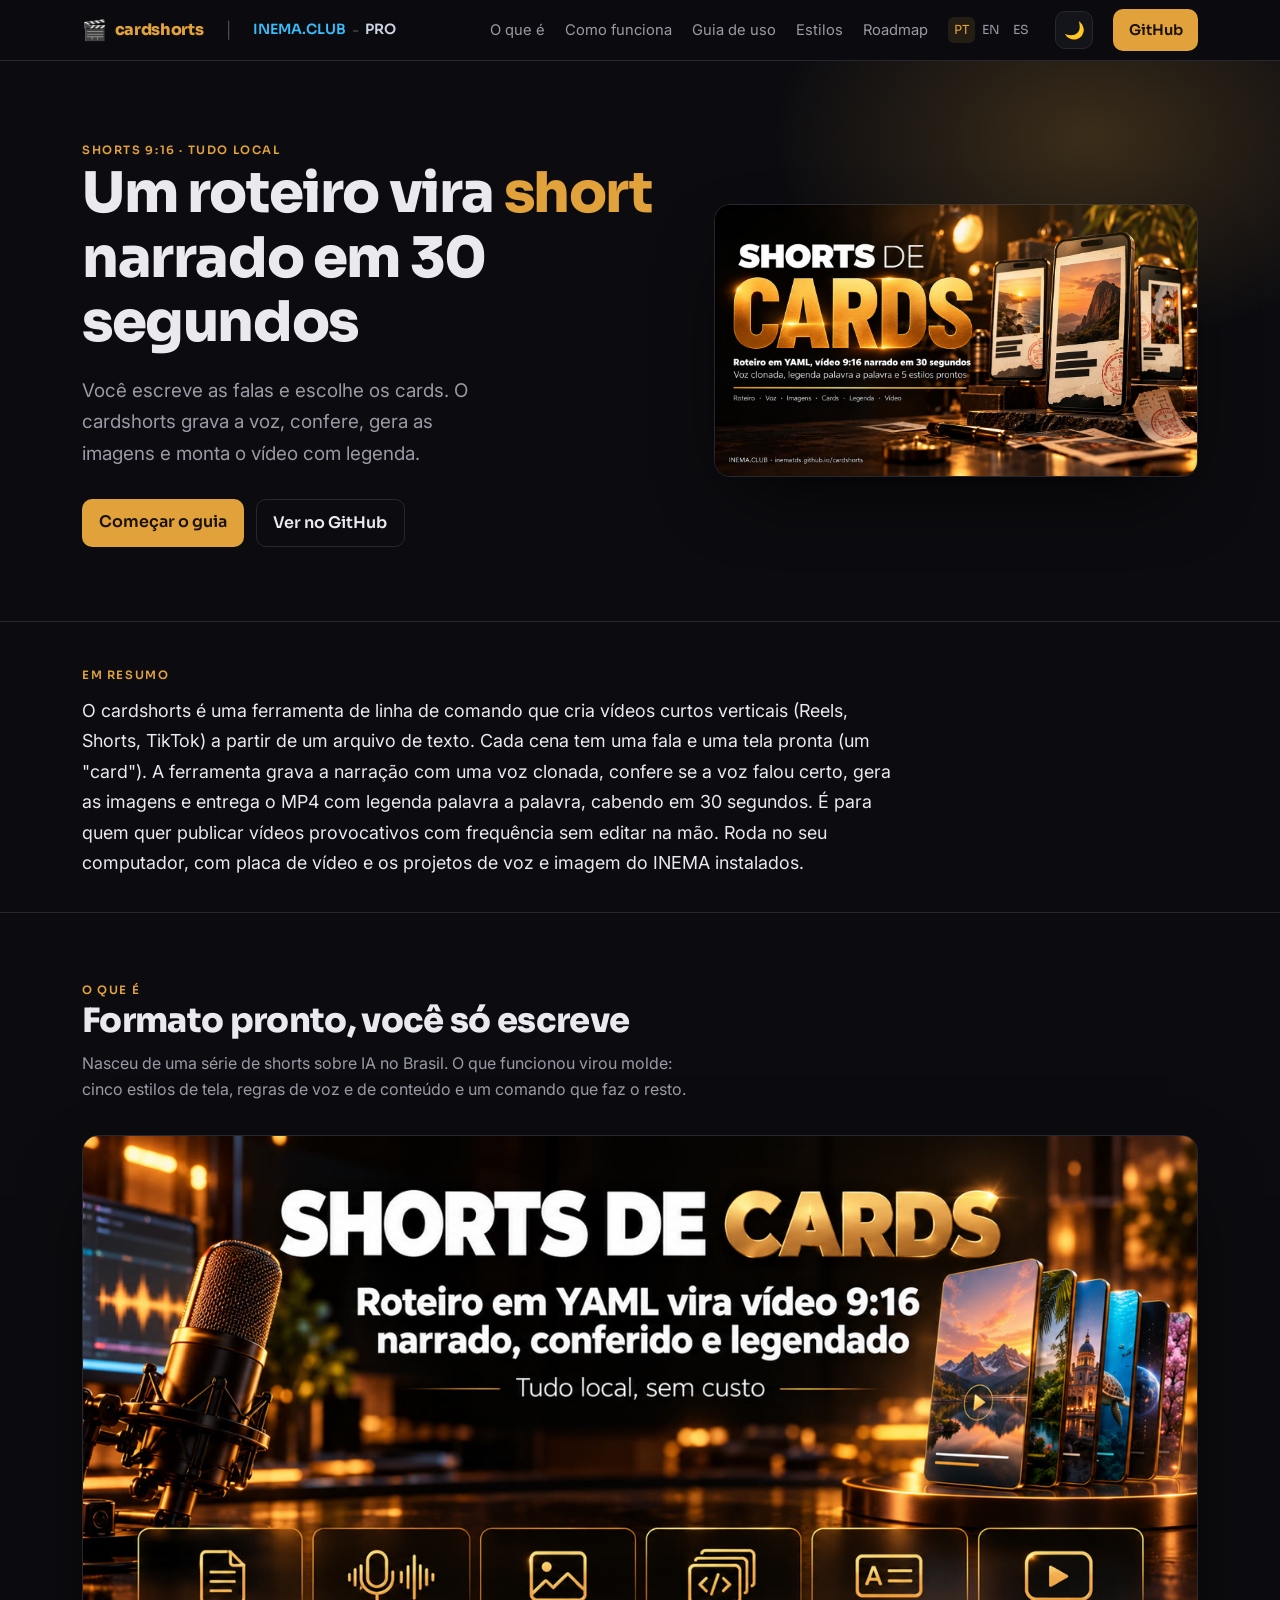
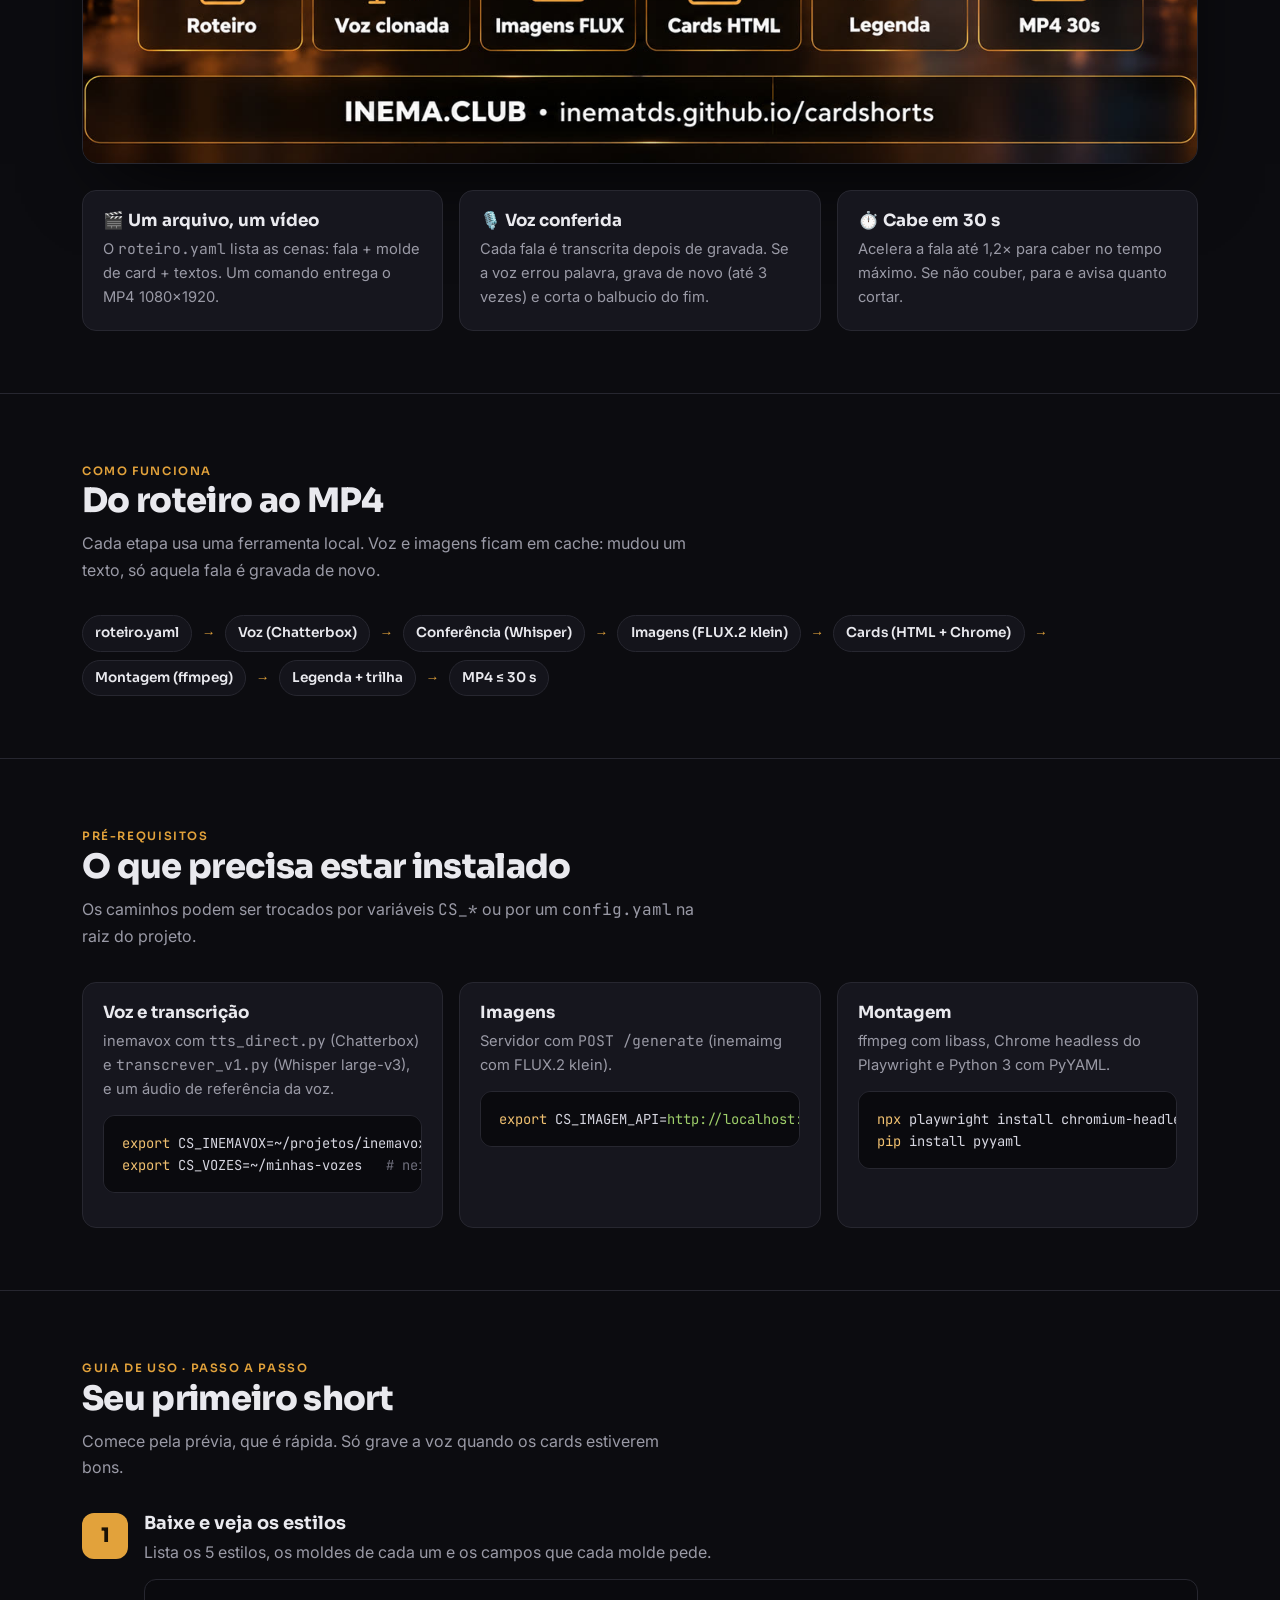
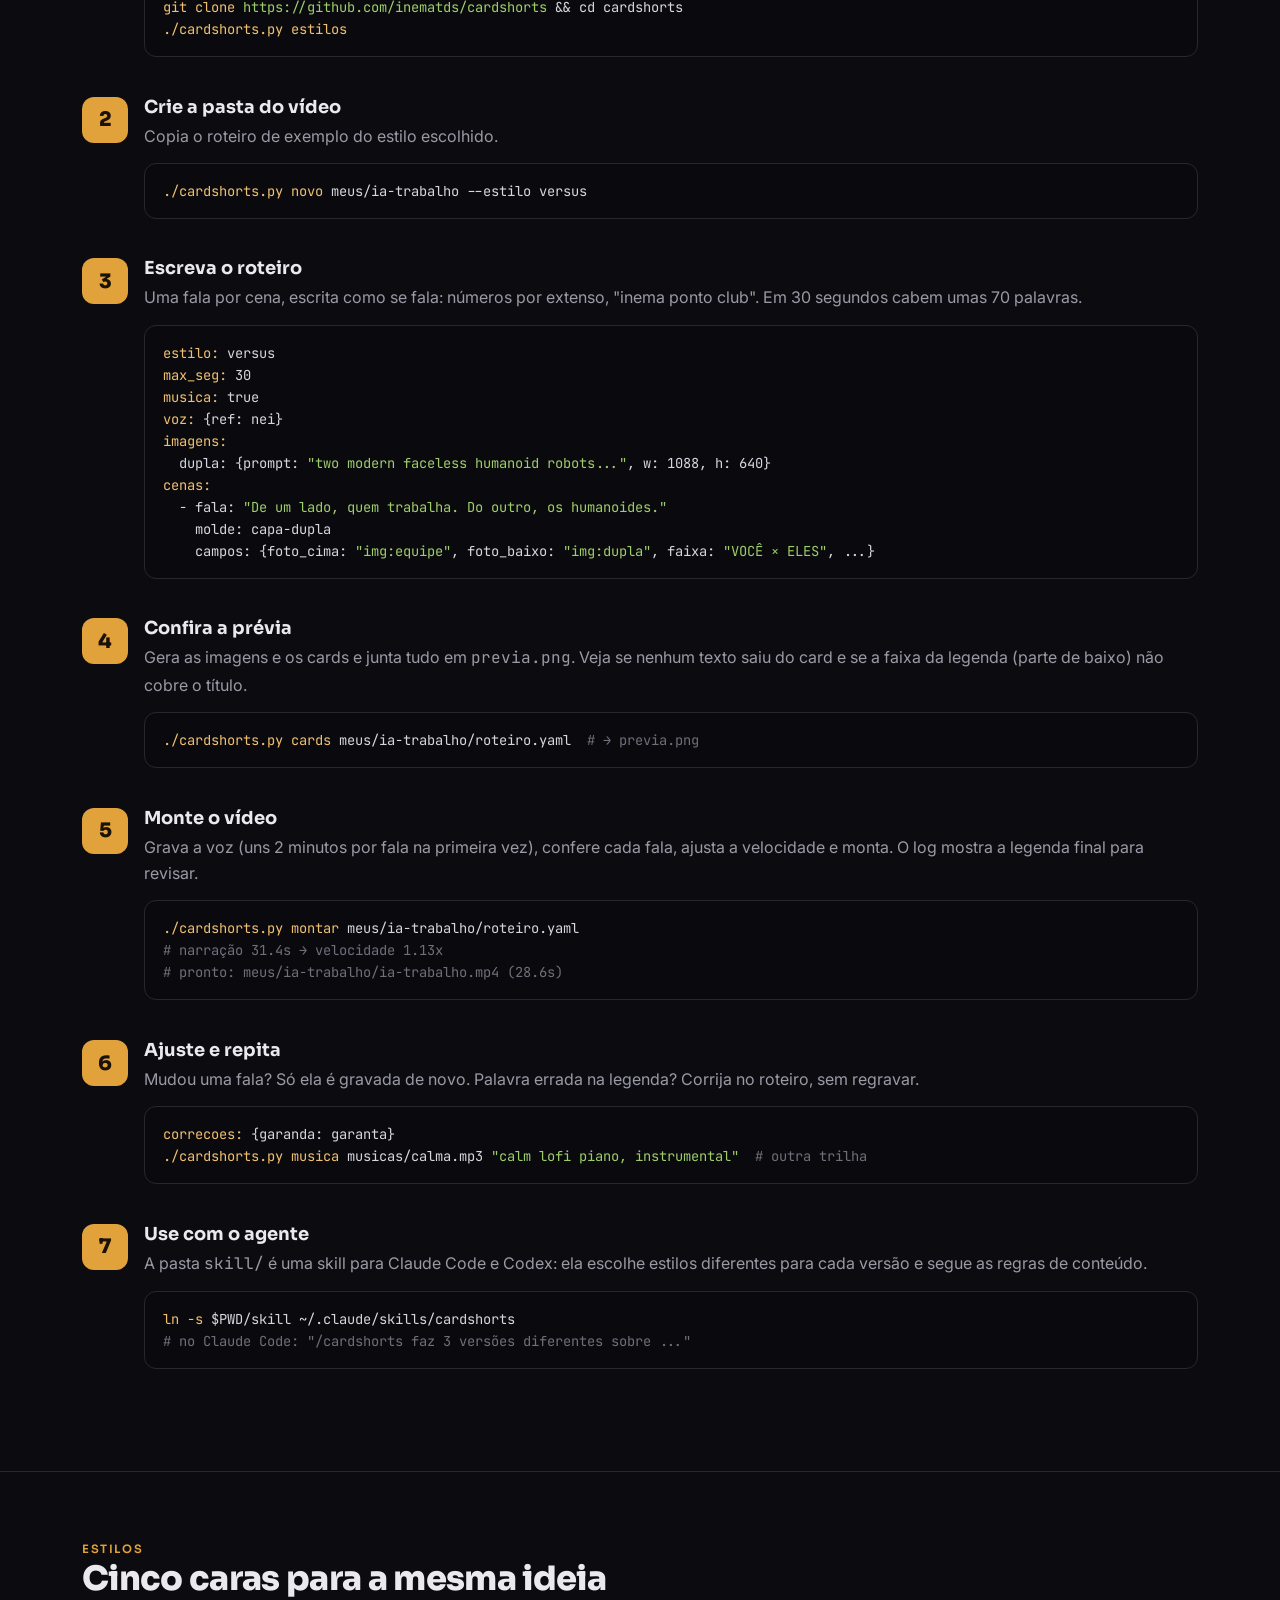
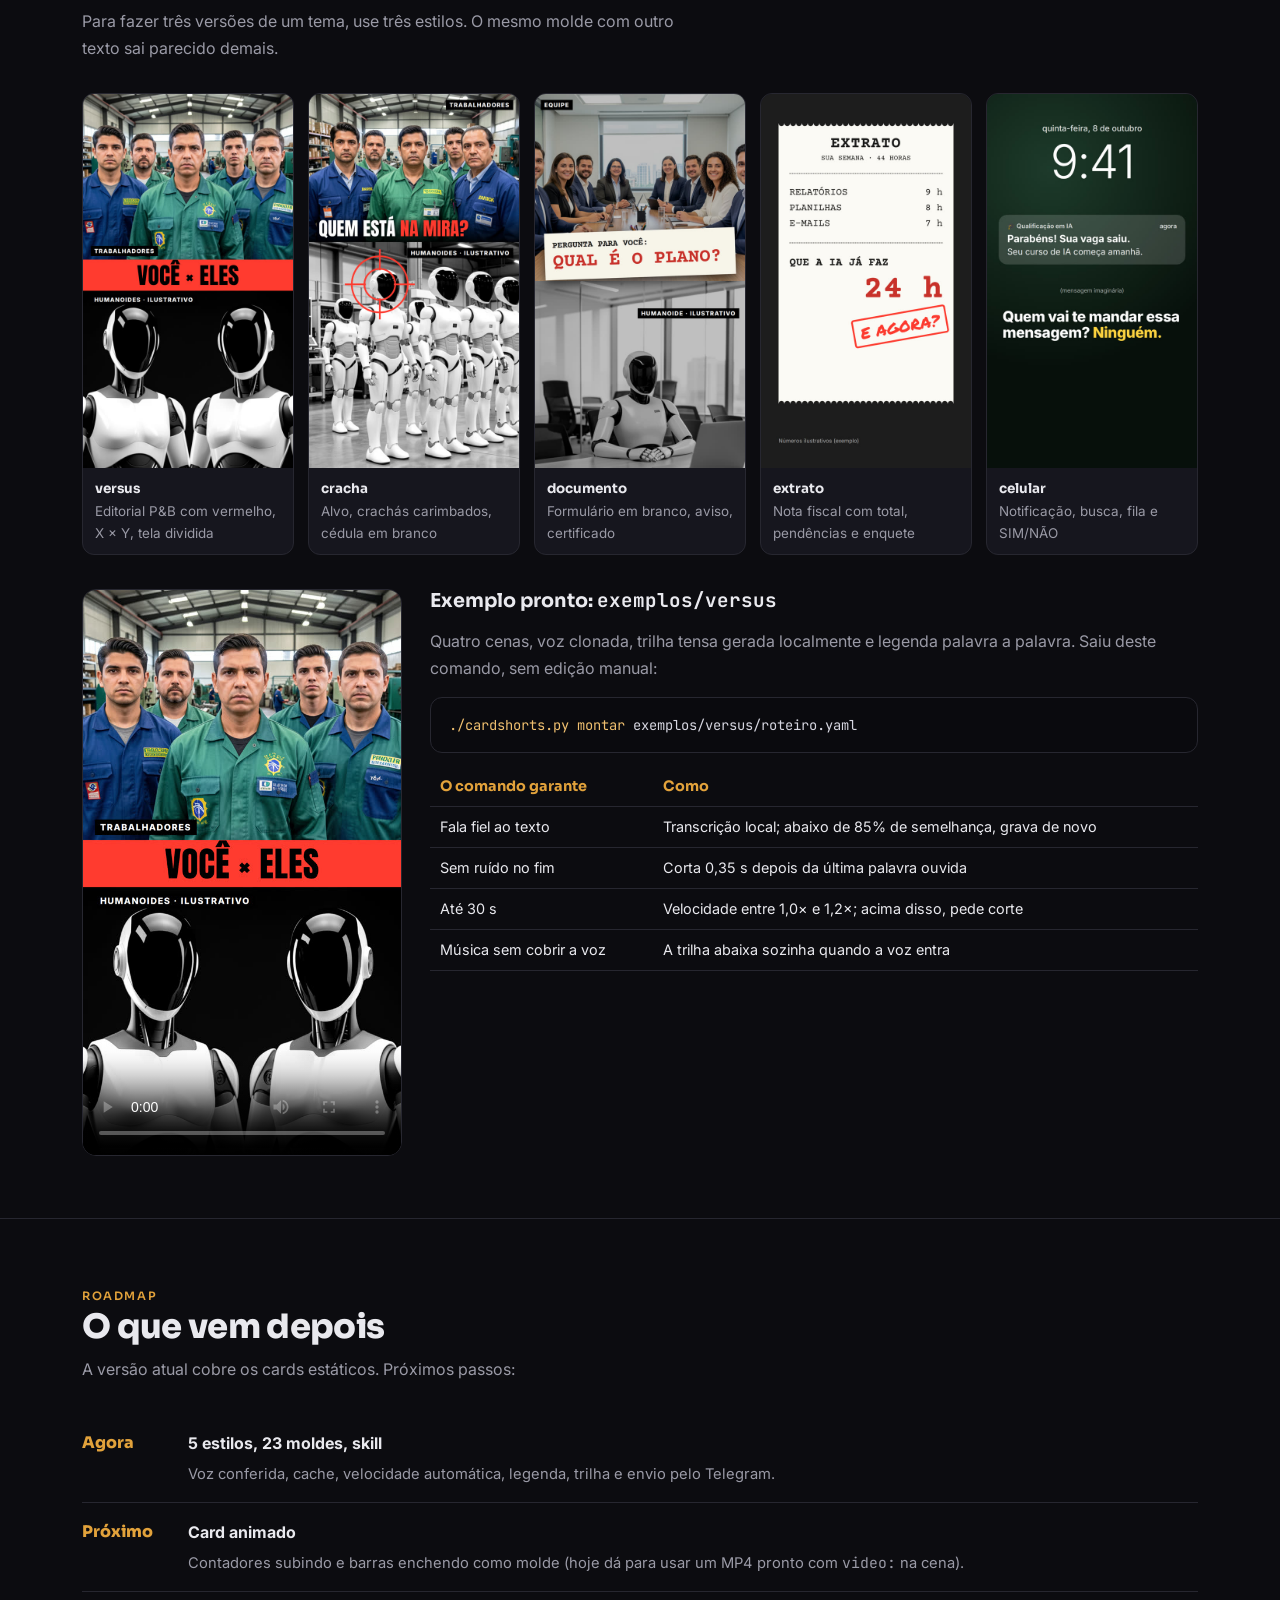
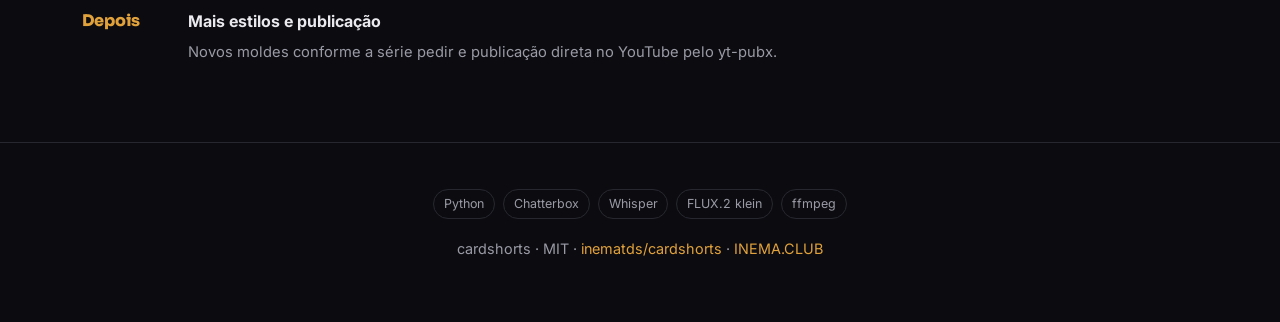
==== guia/index.html @ f358d2c5 "feat: arckhe-cardshorts - Arckhé AI" ====
<!DOCTYPE html>
<html lang="pt-BR">
<head>
<meta charset="utf-8">
<meta name="viewport" content="width=device-width, initial-scale=1">
<title>cardshorts — shorts 9:16 narrados a partir de cards</title>
<meta name="description" content="Ferramenta local que transforma um roteiro YAML em short 9:16 narrado com voz clonada, legenda palavra a palavra e 5 estilos de cards prontos.">
<link rel="alternate" hreflang="pt-BR" href="https://inematds.github.io/cardshorts/guia/">
<link rel="alternate" hreflang="en" href="https://inematds.github.io/cardshorts/guia/en/">
<link rel="alternate" hreflang="es" href="https://inematds.github.io/cardshorts/guia/es/">
<link rel="preconnect" href="https://fonts.googleapis.com">
<link rel="preconnect" href="https://fonts.gstatic.com" crossorigin>
<link href="https://fonts.googleapis.com/css2?family=Sora:wght@400;600;800&family=Inter:wght@400;500;600&family=JetBrains+Mono:wght@400;600&display=swap" rel="stylesheet">
<style>
  :root{
    --bg:#0c0c10; --bg2:#14141b; --card:#16161e; --line:#272730;
    --txt:#e9e9ee; --mut:#9a9aa6; --amb:#E2A23B; --amb2:#f0c070; --sky:#38bdf8; --pro:#cbd5e1;
    color-scheme:dark;
  }
  body.light{
    --bg:#f6f7f9; --bg2:#eceef2; --card:#ffffff; --line:#e1e3ea;
    --txt:#1a1a22; --mut:#5b5b68; --amb:#b9791d; --amb2:#a16207; --sky:#0369a1; --pro:#b45309;
    color-scheme:light;
  }
  body.light .hero .glow{opacity:.5}
  body.light pre{background:#0e0e14;color:#d6d6e0}
  body.light pre .c{color:#8a8a98}
  *{box-sizing:border-box}
  html{scroll-behavior:smooth}
  body{margin:0;background:var(--bg);color:var(--txt);font:16px/1.65 Inter,system-ui,sans-serif;-webkit-font-smoothing:antialiased}
  h1,h2,h3{font-family:Sora,sans-serif;line-height:1.15;margin:0}
  a{color:var(--amb);text-decoration:none}
  code,pre{font-family:"JetBrains Mono",monospace}
  .wrap{max-width:1160px;margin:0 auto;padding:0 22px}
  .mut{color:var(--mut)} .amb{color:var(--amb)}
  .chip{display:inline-block;font-size:.72rem;letter-spacing:.14em;text-transform:uppercase;color:var(--amb);font-weight:600;font-family:Sora}
  nav{position:sticky;top:0;z-index:30;backdrop-filter:blur(12px);background:rgba(12,12,16,.78);border-bottom:1px solid var(--line)}
  nav .wrap{display:flex;align-items:center;gap:22px;height:60px}
  nav .brand{display:flex;align-items:center;gap:8px;font-family:Sora;font-weight:800;letter-spacing:-.02em;color:var(--amb)}
  nav .brand .emoji{font-size:1.25rem}
  nav .sep{color:var(--mut);opacity:.45}
  nav .inema{color:var(--sky);font-weight:600;font-size:.88rem;font-family:Sora}
  nav .inema:hover{filter:brightness(1.15)}
  nav .pro{color:var(--pro);font-weight:600;font-size:.88rem;font-family:Sora}
  nav .pro:hover{filter:brightness(1.15)}
  nav .clubpro{display:inline-flex;align-items:center;gap:6px}
  nav .links{margin-left:auto;display:flex;align-items:center;gap:20px;font-size:.92rem}
  nav .links a.sec{color:var(--mut)} nav .links a.sec:hover{color:var(--txt)}
  .lang{display:inline-flex;gap:2px;font-family:Sora;font-size:.78rem}
  .lang a{color:var(--mut);padding:.2em .45em;border-radius:6px} .lang a.on{color:var(--amb);background:rgba(226,162,59,.12)}
  .tgl{background:var(--bg2);border:1px solid var(--line);color:var(--txt);width:38px;height:38px;border-radius:10px;cursor:pointer;display:inline-flex;align-items:center;justify-content:center;font-size:1.05rem}
  .tgl:hover{border-color:var(--amb)}
  .btn{display:inline-block;background:var(--amb);color:#1a1206;font-weight:600;padding:.6em 1.05em;border-radius:10px;font-family:Sora}
  .btn.ghost{background:transparent;color:var(--txt);border:1px solid var(--line)}
  @media(max-width:760px){nav .links a.sec{display:none}}
  @media(max-width:520px){nav .wrap{gap:8px;padding:8px 14px;height:auto;flex-wrap:wrap} nav .links{gap:8px;margin-left:0;width:100%;justify-content:space-between} nav .btn{padding:.45em .7em;font-size:.82rem} .tgl{width:34px;height:34px}}
  .hero{position:relative;overflow:hidden;border-bottom:1px solid var(--line)}
  .hero .glow{position:absolute;inset:-40% -20% auto auto;width:70%;height:600px;background:radial-gradient(closest-side,rgba(226,162,59,.22),transparent 70%);pointer-events:none}
  .hero .wrap{display:grid;grid-template-columns:1.1fr .9fr;gap:40px;align-items:center;padding:74px 22px}
  .hero h1{font-size:clamp(2.2rem,5vw,3.5rem);font-weight:800;letter-spacing:-.025em}
  .hero p.lead{font-size:1.18rem;color:var(--mut);margin:1.1em 0 1.6em;max-width:34ch}
  .hero .cta{display:flex;gap:12px;flex-wrap:wrap}
  .hero figure{margin:0;border-radius:16px;overflow:hidden;border:1px solid var(--line);box-shadow:0 30px 80px -30px #000}
  .hero figure img{width:100%;display:block}
  .resumo{padding:38px 0 34px;border-bottom:1px solid var(--line)}
  .resumo p{font-size:1.12rem;line-height:1.7;max-width:74ch;margin:.55em 0 0}
  @media(max-width:780px){.hero .wrap{grid-template-columns:1fr;padding:48px 22px}}
  section{padding:62px 0;border-bottom:1px solid var(--line)}
  section h2{font-size:clamp(1.5rem,3.4vw,2.1rem);font-weight:800;letter-spacing:-.02em}
  section .sub{color:var(--mut);margin:.6em 0 2em;max-width:62ch}
  .grid{display:grid;gap:16px}
  .g3{grid-template-columns:repeat(3,1fr)} .g4{grid-template-columns:repeat(4,1fr)} .g2{grid-template-columns:repeat(2,1fr)}
  @media(max-width:820px){.g3,.g4{grid-template-columns:1fr 1fr}}
  @media(max-width:540px){.g2,.g3,.g4{grid-template-columns:1fr}}
  .card{background:var(--card);border:1px solid var(--line);border-radius:14px;padding:20px}
  .card h3{font-size:1.05rem;margin-bottom:.4em}
  .card p{color:var(--mut);font-size:.92rem;margin:0}
  .num{display:inline-flex;width:30px;height:30px;align-items:center;justify-content:center;border-radius:8px;background:rgba(226,162,59,.14);color:var(--amb);font-family:Sora;font-weight:800;font-size:.9rem;margin-bottom:.7em}
  .flow{display:flex;flex-wrap:wrap;gap:8px;align-items:center;margin-top:10px}
  .flow span{background:var(--bg2);border:1px solid var(--line);border-radius:999px;padding:.45em .9em;font-size:.85rem;font-family:Sora;font-weight:600}
  .flow .arr{color:var(--amb);border:none;background:none;padding:0 .1em}
  pre{background:#0a0a0e;border:1px solid var(--line);border-radius:12px;padding:16px 18px;overflow:auto;font-size:.86rem;line-height:1.6;color:#d6d6e0}
  pre .c{color:#6f6f7c} pre .k{color:var(--amb2)} pre .s{color:#9ece6a}
  .step{display:grid;grid-template-columns:46px minmax(0,1fr);gap:16px;margin-bottom:26px}
  .step>div,.card{min-width:0}
  p code,li code,td code{overflow-wrap:anywhere}
  .step .b{width:46px;height:46px;border-radius:12px;background:var(--amb);color:#1a1206;font-family:Sora;font-weight:800;font-size:1.25rem;display:flex;align-items:center;justify-content:center}
  .step h3{font-size:1.12rem;margin-bottom:.3em}
  .step p{color:var(--mut);margin:.2em 0 .7em}
  .ex{display:grid;grid-template-columns:1fr 1fr;gap:18px}
  @media(max-width:680px){.ex{grid-template-columns:1fr}}
  .ex figure{margin:0;border-radius:14px;overflow:hidden;border:1px solid var(--line)}
  .ex figure img{width:100%;display:block}
  .ex figcaption{padding:12px 14px;font-size:.88rem;color:var(--mut);background:var(--card)}
  .phase{display:flex;gap:14px;padding:16px 0;border-bottom:1px solid var(--line)}
  .phase:last-child{border:none}
  .phase .tag{flex:0 0 92px;font-family:Sora;font-weight:800;color:var(--amb)}
  .phase .d strong{display:block;margin-bottom:.2em}
  .phase .d span{color:var(--mut);font-size:.92rem}
  footer{padding:46px 0;text-align:center;color:var(--mut);font-size:.9rem}
  .pill{display:inline-block;border:1px solid var(--line);border-radius:999px;padding:.3em .8em;font-size:.78rem;color:var(--mut);margin:0 4px}
  .estilos{display:grid;grid-template-columns:repeat(5,1fr);gap:14px}
  @media(max-width:900px){.estilos{grid-template-columns:repeat(2,1fr)}}
  .estilos figure{margin:0;border-radius:12px;overflow:hidden;border:1px solid var(--line);background:var(--card)}
  .estilos img{width:100%;display:block}
  .estilos figcaption{padding:10px 12px;font-size:.84rem;color:var(--mut)}
  .estilos figcaption b{color:var(--txt);font-family:Sora;display:block}
  .demo{display:grid;grid-template-columns:320px 1fr;gap:28px;align-items:start}
  @media(max-width:760px){.demo{grid-template-columns:1fr}}
  .demo>*{min-width:0}
  .demo video{width:100%;border-radius:14px;border:1px solid var(--line);background:#000}
  table{border-collapse:collapse;width:100%;font-size:.9rem}
  td,th{border-bottom:1px solid var(--line);padding:8px 10px;text-align:left;vertical-align:top}
  th{font-family:Sora;color:var(--amb)}
  .tbl{overflow-x:auto}
</style>
</head>
<body>

<nav><div class="wrap">
  <a class="brand" href="#top"><span class="emoji">🎬</span> cardshorts</a>
  <span class="sep">|</span>
  <span class="clubpro">
    <a class="inema" href="https://inema.club" target="_blank" rel="noopener">INEMA.CLUB</a>
    <span class="sep">-</span>
    <a class="pro" href="https://inema.pro" target="_blank" rel="noopener">PRO</a>
  </span>
  <div class="links">
    <a class="sec" href="#oque">O que é</a>
    <a class="sec" href="#fluxo">Como funciona</a>
    <a class="sec" href="#guia">Guia de uso</a>
    <a class="sec" href="#estilos">Estilos</a>
    <a class="sec" href="#roadmap">Roadmap</a>
    <span class="lang"><a class="on" href="./">PT</a><a href="en/">EN</a><a href="es/">ES</a></span>
    <button class="tgl" id="themeToggle" aria-label="Alternar tema" title="Alternar tema">🌙</button>
    <a class="btn" href="https://github.com/inematds/cardshorts" target="_blank" rel="noopener">GitHub</a>
  </div>
</div></nav>

<header class="hero" id="top">
  <div class="glow"></div>
  <div class="wrap">
    <div>
      <span class="chip">Shorts 9:16 · tudo local</span>
      <h1>Um roteiro vira <span class="amb">short</span> narrado em 30 segundos</h1>
      <p class="lead">Você escreve as falas e escolhe os cards. O cardshorts grava a voz, confere, gera as imagens e monta o vídeo com legenda.</p>
      <div class="cta">
        <a class="btn" href="#guia">Começar o guia</a>
        <a class="btn ghost" href="https://github.com/inematds/cardshorts" target="_blank" rel="noopener">Ver no GitHub</a>
      </div>
    </div>
    <figure><img src="assets/banner.jpg" alt="Banner do cardshorts: roteiro em YAML vira vídeo 9:16 narrado"></figure>
  </div>
</header>

<section id="resumo" class="resumo"><div class="wrap">
  <span class="chip">Em resumo</span>
  <p>O cardshorts é uma ferramenta de linha de comando que cria vídeos curtos verticais (Reels, Shorts, TikTok) a partir de um arquivo de texto. Cada cena tem uma fala e uma tela pronta (um "card"). A ferramenta grava a narração com uma voz clonada, confere se a voz falou certo, gera as imagens e entrega o MP4 com legenda palavra a palavra, cabendo em 30 segundos. É para quem quer publicar vídeos provocativos com frequência sem editar na mão. Roda no seu computador, com placa de vídeo e os projetos de voz e imagem do INEMA instalados.</p>
</div></section>

<section id="oque"><div class="wrap">
  <span class="chip">O que é</span>
  <h2>Formato pronto, você só escreve</h2>
  <p class="sub">Nasceu de uma série de shorts sobre IA no Brasil. O que funcionou virou molde: cinco estilos de tela, regras de voz e de conteúdo e um comando que faz o resto.</p>
  <figure style="margin:0 0 26px;border-radius:16px;overflow:hidden;border:1px solid var(--line);box-shadow:0 30px 80px -30px #000"><img src="assets/banner-grade.jpg" alt="Etapas do cardshorts: roteiro, voz, imagens, cards, legenda e vídeo" loading="lazy" style="width:100%;display:block"></figure>
  <div class="grid g3">
    <div class="card"><h3>🎬 Um arquivo, um vídeo</h3><p>O <code>roteiro.yaml</code> lista as cenas: fala + molde de card + textos. Um comando entrega o MP4 1080×1920.</p></div>
    <div class="card"><h3>🎙️ Voz conferida</h3><p>Cada fala é transcrita depois de gravada. Se a voz errou palavra, grava de novo (até 3 vezes) e corta o balbucio do fim.</p></div>
    <div class="card"><h3>⏱️ Cabe em 30 s</h3><p>Acelera a fala até 1,2× para caber no tempo máximo. Se não couber, para e avisa quanto cortar.</p></div>
  </div>
</div></section>

<section id="fluxo"><div class="wrap">
  <span class="chip">Como funciona</span>
  <h2>Do roteiro ao MP4</h2>
  <p class="sub">Cada etapa usa uma ferramenta local. Voz e imagens ficam em cache: mudou um texto, só aquela fala é gravada de novo.</p>
  <div class="flow">
    <span>roteiro.yaml</span><span class="arr">→</span>
    <span>Voz (Chatterbox)</span><span class="arr">→</span>
    <span>Conferência (Whisper)</span><span class="arr">→</span>
    <span>Imagens (FLUX.2 klein)</span><span class="arr">→</span>
    <span>Cards (HTML + Chrome)</span><span class="arr">→</span>
    <span>Montagem (ffmpeg)</span><span class="arr">→</span>
    <span>Legenda + trilha</span><span class="arr">→</span>
    <span>MP4 ≤ 30 s</span>
  </div>
</div></section>

<section id="pre"><div class="wrap">
  <span class="chip">Pré-requisitos</span>
  <h2>O que precisa estar instalado</h2>
  <p class="sub">Os caminhos podem ser trocados por variáveis <code>CS_*</code> ou por um <code>config.yaml</code> na raiz do projeto.</p>
  <div class="grid g3">
    <div class="card"><h3>Voz e transcrição</h3><p>inemavox com <code>tts_direct.py</code> (Chatterbox) e <code>transcrever_v1.py</code> (Whisper large-v3), e um áudio de referência da voz.</p><pre><span class="k">export</span> CS_INEMAVOX=~/projetos/inemavox
<span class="k">export</span> CS_VOZES=~/minhas-vozes   <span class="c"># nei.wav, etc.</span></pre></div>
    <div class="card"><h3>Imagens</h3><p>Servidor com <code>POST /generate</code> (inemaimg com FLUX.2 klein).</p><pre><span class="k">export</span> CS_IMAGEM_API=<span class="s">http://localhost:8000/generate</span></pre></div>
    <div class="card"><h3>Montagem</h3><p>ffmpeg com libass, Chrome headless do Playwright e Python 3 com PyYAML.</p><pre><span class="k">npx</span> playwright install chromium-headless-shell
<span class="k">pip</span> install pyyaml</pre></div>
  </div>
</div></section>

<section id="guia"><div class="wrap">
  <span class="chip">Guia de uso · passo a passo</span>
  <h2>Seu primeiro short</h2>
  <p class="sub">Comece pela prévia, que é rápida. Só grave a voz quando os cards estiverem bons.</p>

  <div class="step"><div class="b">1</div><div>
    <h3>Baixe e veja os estilos</h3>
    <p>Lista os 5 estilos, os moldes de cada um e os campos que cada molde pede.</p>
<pre><span class="k">git clone</span> <span class="s">https://github.com/inematds/cardshorts</span> && cd cardshorts
<span class="k">./cardshorts.py estilos</span></pre>
  </div></div>

  <div class="step"><div class="b">2</div><div>
    <h3>Crie a pasta do vídeo</h3>
    <p>Copia o roteiro de exemplo do estilo escolhido.</p>
<pre><span class="k">./cardshorts.py novo</span> meus/ia-trabalho --estilo versus</pre>
  </div></div>

  <div class="step"><div class="b">3</div><div>
    <h3>Escreva o roteiro</h3>
    <p>Uma fala por cena, escrita como se fala: números por extenso, "inema ponto club". Em 30 segundos cabem umas 70 palavras.</p>
<pre><span class="k">estilo:</span> versus
<span class="k">max_seg:</span> 30
<span class="k">musica:</span> true
<span class="k">voz:</span> {ref: nei}
<span class="k">imagens:</span>
  dupla: {prompt: <span class="s">"two modern faceless humanoid robots..."</span>, w: 1088, h: 640}
<span class="k">cenas:</span>
  - fala: <span class="s">"De um lado, quem trabalha. Do outro, os humanoides."</span>
    molde: capa-dupla
    campos: {foto_cima: <span class="s">"img:equipe"</span>, foto_baixo: <span class="s">"img:dupla"</span>, faixa: <span class="s">"VOCÊ × ELES"</span>, ...}</pre>
  </div></div>

  <div class="step"><div class="b">4</div><div>
    <h3>Confira a prévia</h3>
    <p>Gera as imagens e os cards e junta tudo em <code>previa.png</code>. Veja se nenhum texto saiu do card e se a faixa da legenda (parte de baixo) não cobre o título.</p>
<pre><span class="k">./cardshorts.py cards</span> meus/ia-trabalho/roteiro.yaml  <span class="c"># → previa.png</span></pre>
  </div></div>

  <div class="step"><div class="b">5</div><div>
    <h3>Monte o vídeo</h3>
    <p>Grava a voz (uns 2 minutos por fala na primeira vez), confere cada fala, ajusta a velocidade e monta. O log mostra a legenda final para revisar.</p>
<pre><span class="k">./cardshorts.py montar</span> meus/ia-trabalho/roteiro.yaml
<span class="c"># narração 31.4s → velocidade 1.13x</span>
<span class="c"># pronto: meus/ia-trabalho/ia-trabalho.mp4 (28.6s)</span></pre>
  </div></div>

  <div class="step"><div class="b">6</div><div>
    <h3>Ajuste e repita</h3>
    <p>Mudou uma fala? Só ela é gravada de novo. Palavra errada na legenda? Corrija no roteiro, sem regravar.</p>
<pre><span class="k">correcoes:</span> {garanda: garanta}
<span class="k">./cardshorts.py musica</span> musicas/calma.mp3 <span class="s">"calm lofi piano, instrumental"</span>  <span class="c"># outra trilha</span></pre>
  </div></div>

  <div class="step"><div class="b">7</div><div>
    <h3>Use com o agente</h3>
    <p>A pasta <code>skill/</code> é uma skill para Claude Code e Codex: ela escolhe estilos diferentes para cada versão e segue as regras de conteúdo.</p>
<pre><span class="k">ln -s</span> $PWD/skill ~/.claude/skills/cardshorts
<span class="c"># no Claude Code: "/cardshorts faz 3 versões diferentes sobre ..."</span></pre>
  </div></div>
</div></section>

<section id="estilos"><div class="wrap">
  <span class="chip">Estilos</span>
  <h2>Cinco caras para a mesma ideia</h2>
  <p class="sub">Para fazer três versões de um tema, use três estilos. O mesmo molde com outro texto sai parecido demais.</p>
  <div class="estilos">
    <figure><img src="assets/estilo-versus.jpg" alt="Estilo versus" loading="lazy"><figcaption><b>versus</b>Editorial P&amp;B com vermelho, X × Y, tela dividida</figcaption></figure>
    <figure><img src="assets/estilo-cracha.jpg" alt="Estilo cracha" loading="lazy"><figcaption><b>cracha</b>Alvo, crachás carimbados, cédula em branco</figcaption></figure>
    <figure><img src="assets/estilo-documento.jpg" alt="Estilo documento" loading="lazy"><figcaption><b>documento</b>Formulário em branco, aviso, certificado</figcaption></figure>
    <figure><img src="assets/estilo-extrato.jpg" alt="Estilo extrato" loading="lazy"><figcaption><b>extrato</b>Nota fiscal com total, pendências e enquete</figcaption></figure>
    <figure><img src="assets/estilo-celular.jpg" alt="Estilo celular" loading="lazy"><figcaption><b>celular</b>Notificação, busca, fila e SIM/NÃO</figcaption></figure>
  </div>
  <div class="demo" style="margin-top:34px">
    <video src="assets/demo-versus.mp4" controls playsinline preload="metadata" poster="assets/estilo-versus.jpg"></video>
    <div>
      <h3 style="font-size:1.2rem">Exemplo pronto: <code>exemplos/versus</code></h3>
      <p class="mut">Quatro cenas, voz clonada, trilha tensa gerada localmente e legenda palavra a palavra. Saiu deste comando, sem edição manual:</p>
<pre><span class="k">./cardshorts.py montar</span> exemplos/versus/roteiro.yaml</pre>
      <div class="tbl"><table>
        <tr><th>O comando garante</th><th>Como</th></tr>
        <tr><td>Fala fiel ao texto</td><td>Transcrição local; abaixo de 85% de semelhança, grava de novo</td></tr>
        <tr><td>Sem ruído no fim</td><td>Corta 0,35 s depois da última palavra ouvida</td></tr>
        <tr><td>Até 30 s</td><td>Velocidade entre 1,0× e 1,2×; acima disso, pede corte</td></tr>
        <tr><td>Música sem cobrir a voz</td><td>A trilha abaixa sozinha quando a voz entra</td></tr>
      </table></div>
    </div>
  </div>
</div></section>

<section id="roadmap"><div class="wrap">
  <span class="chip">Roadmap</span>
  <h2>O que vem depois</h2>
  <p class="sub">A versão atual cobre os cards estáticos. Próximos passos:</p>
  <div class="phase"><div class="tag">Agora</div><div class="d"><strong>5 estilos, 23 moldes, skill</strong><span>Voz conferida, cache, velocidade automática, legenda, trilha e envio pelo Telegram.</span></div></div>
  <div class="phase"><div class="tag">Próximo</div><div class="d"><strong>Card animado</strong><span>Contadores subindo e barras enchendo como molde (hoje dá para usar um MP4 pronto com <code>video:</code> na cena).</span></div></div>
  <div class="phase"><div class="tag">Depois</div><div class="d"><strong>Mais estilos e publicação</strong><span>Novos moldes conforme a série pedir e publicação direta no YouTube pelo yt-pubx.</span></div></div>
</div></section>

<footer>
  <div class="wrap">
    <div class="pill">Python</div><div class="pill">Chatterbox</div><div class="pill">Whisper</div><div class="pill">FLUX.2 klein</div><div class="pill">ffmpeg</div>
    <p style="margin-top:18px">cardshorts · MIT ·
      <a href="https://github.com/inematds/cardshorts">inematds/cardshorts</a> ·
      <a href="https://inema.club">INEMA.CLUB</a></p>
  </div>
</footer>

<script>
  (function(){
    var KEY='cardshorts-theme'; // troque cardshorts pelo nome do projeto
    var b=document.body, t=document.getElementById('themeToggle');
    var s=null;try{s=localStorage.getItem(KEY)}catch(e){}
    if(s==='light'){ b.classList.add('light'); t.textContent='☀️'; }
    t.addEventListener('click',function(){
      var light=b.classList.toggle('light');
      t.textContent=light?'☀️':'🌙';
      try{localStorage.setItem(KEY, light?'light':'dark')}catch(e){}
    });
  })();
</script>
</body>
</html>
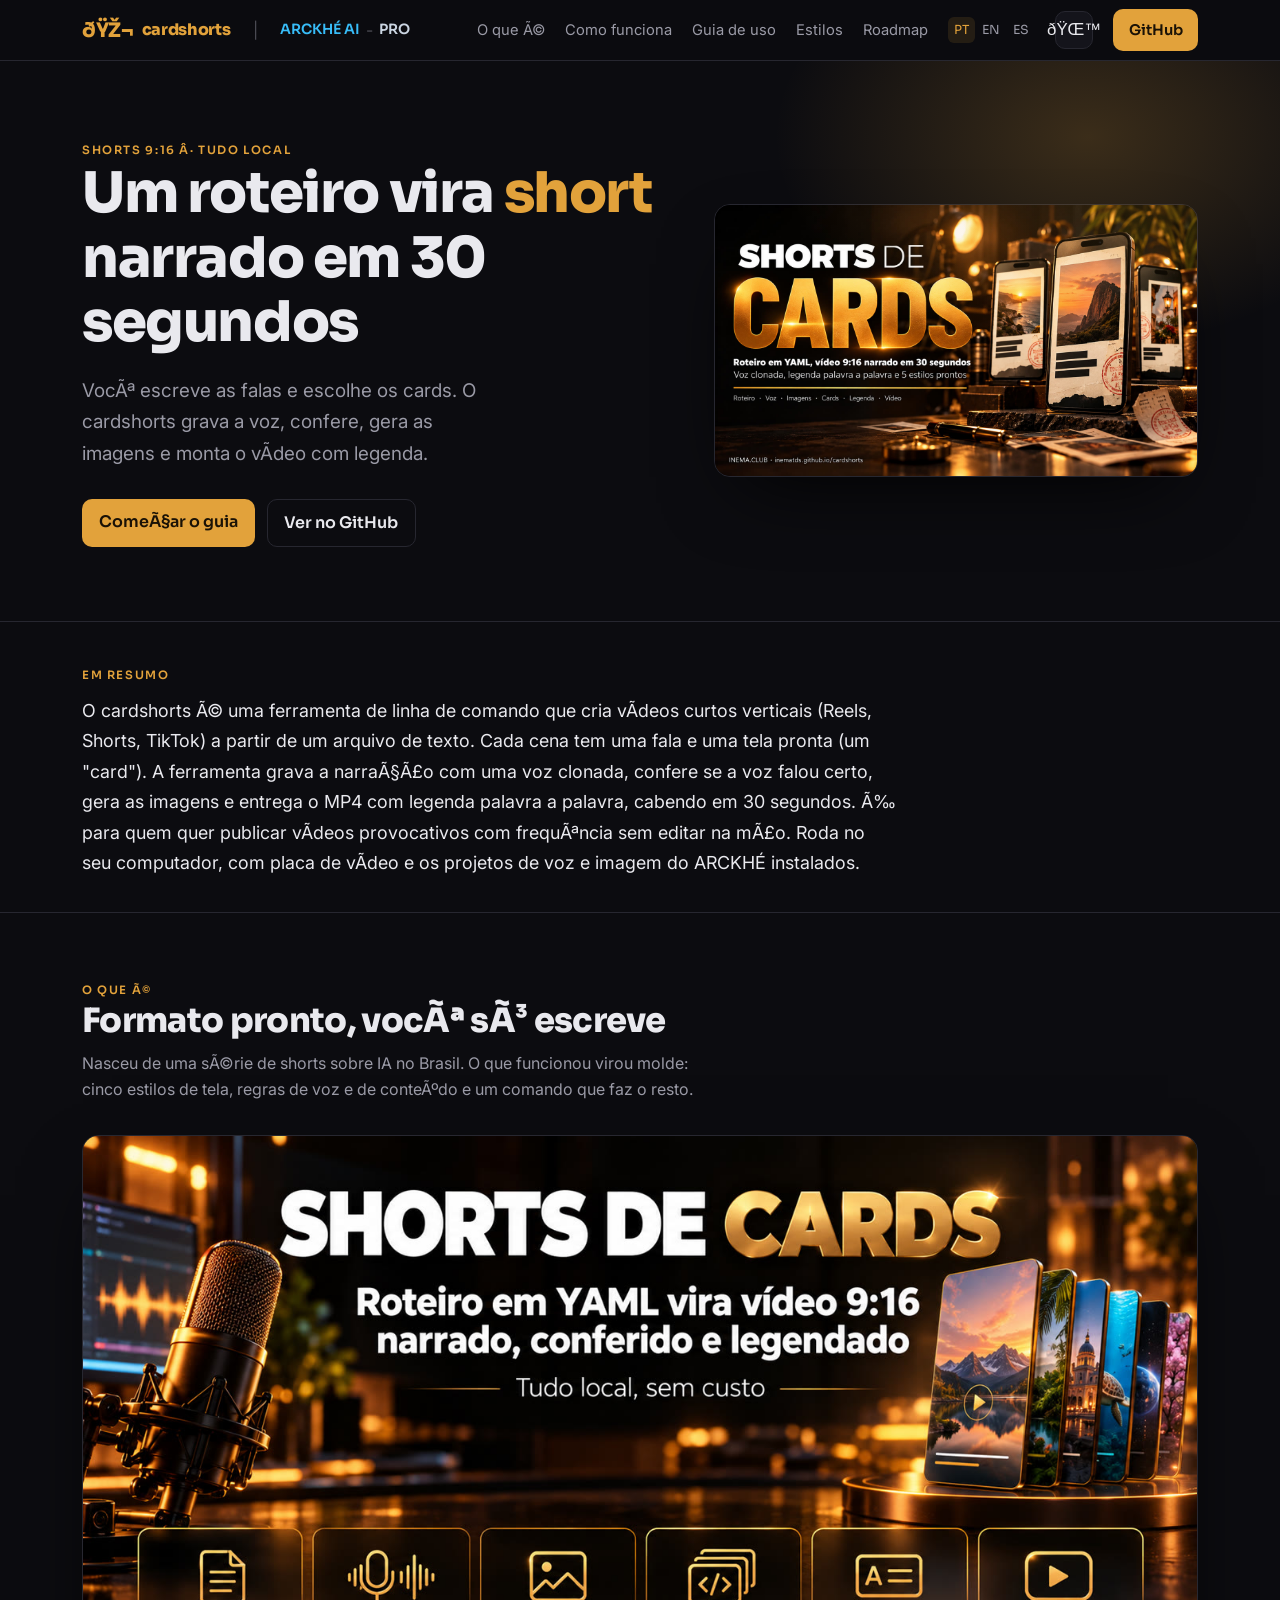
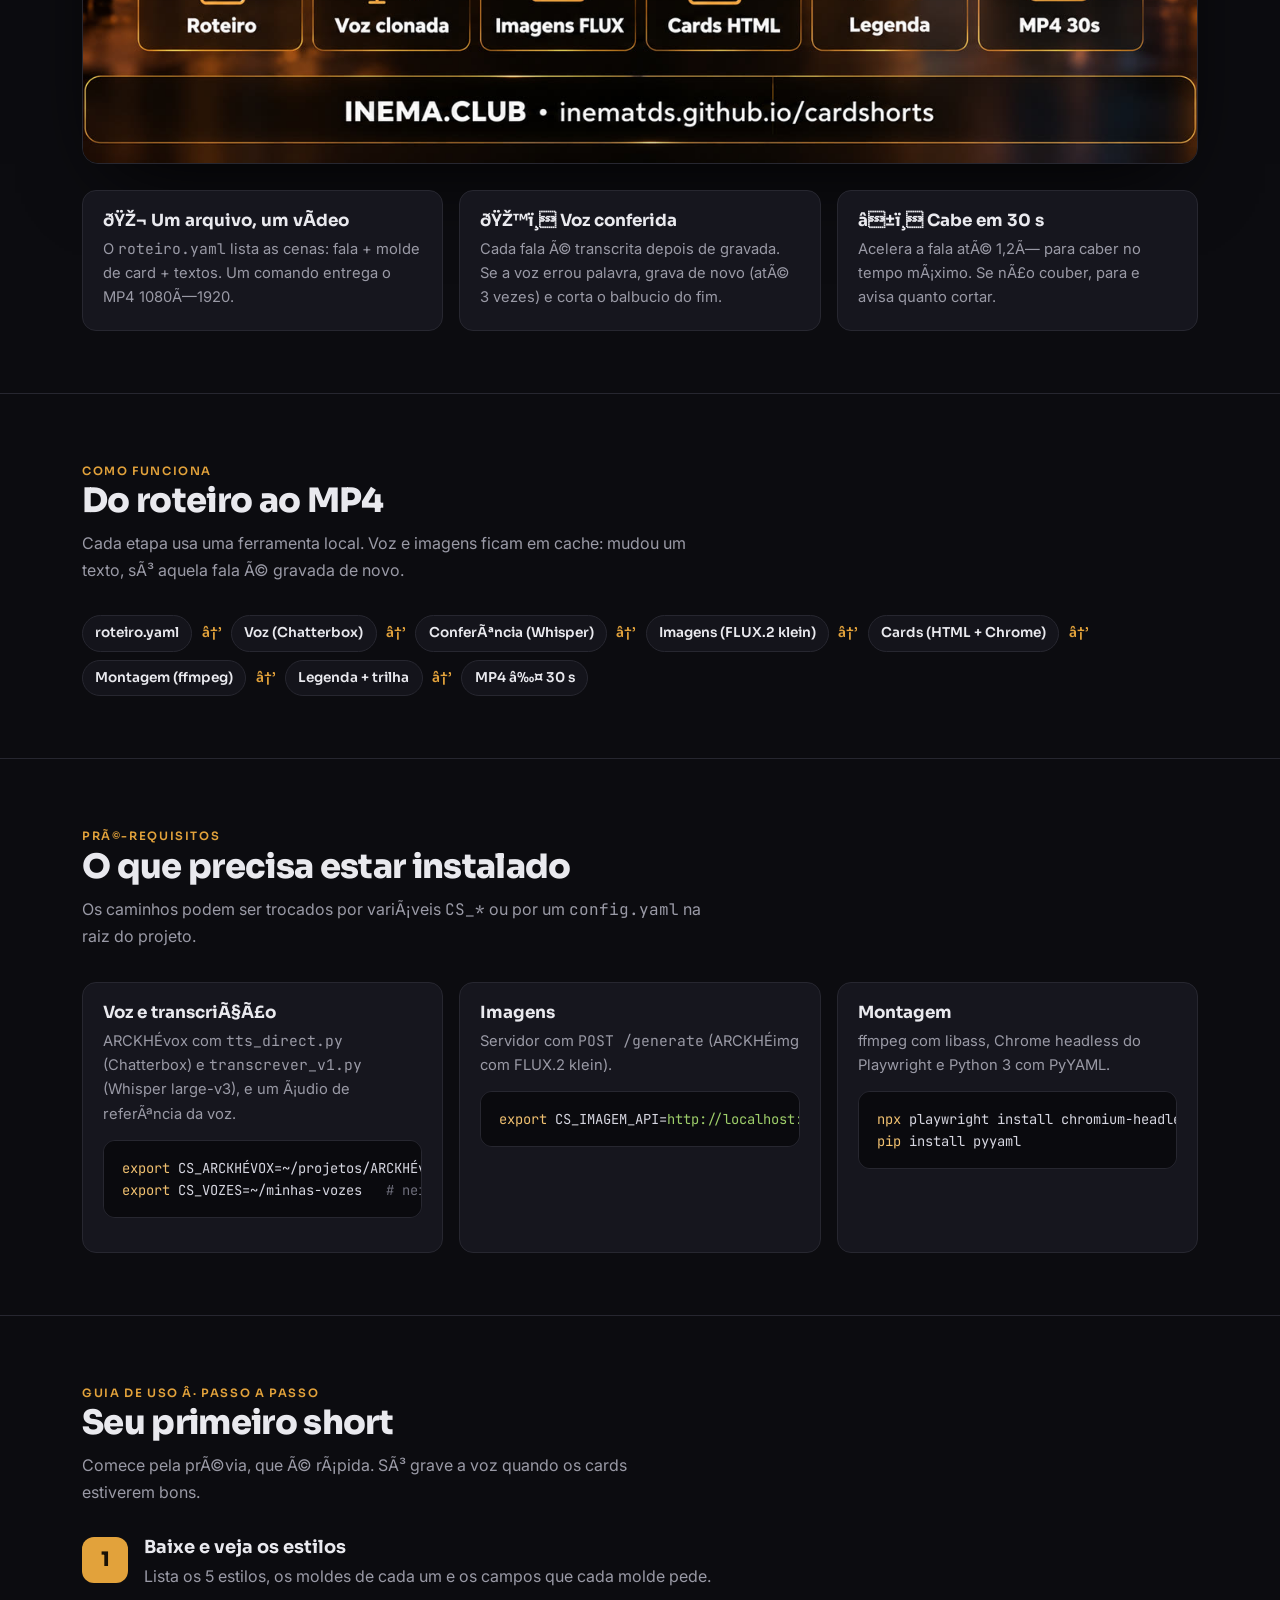
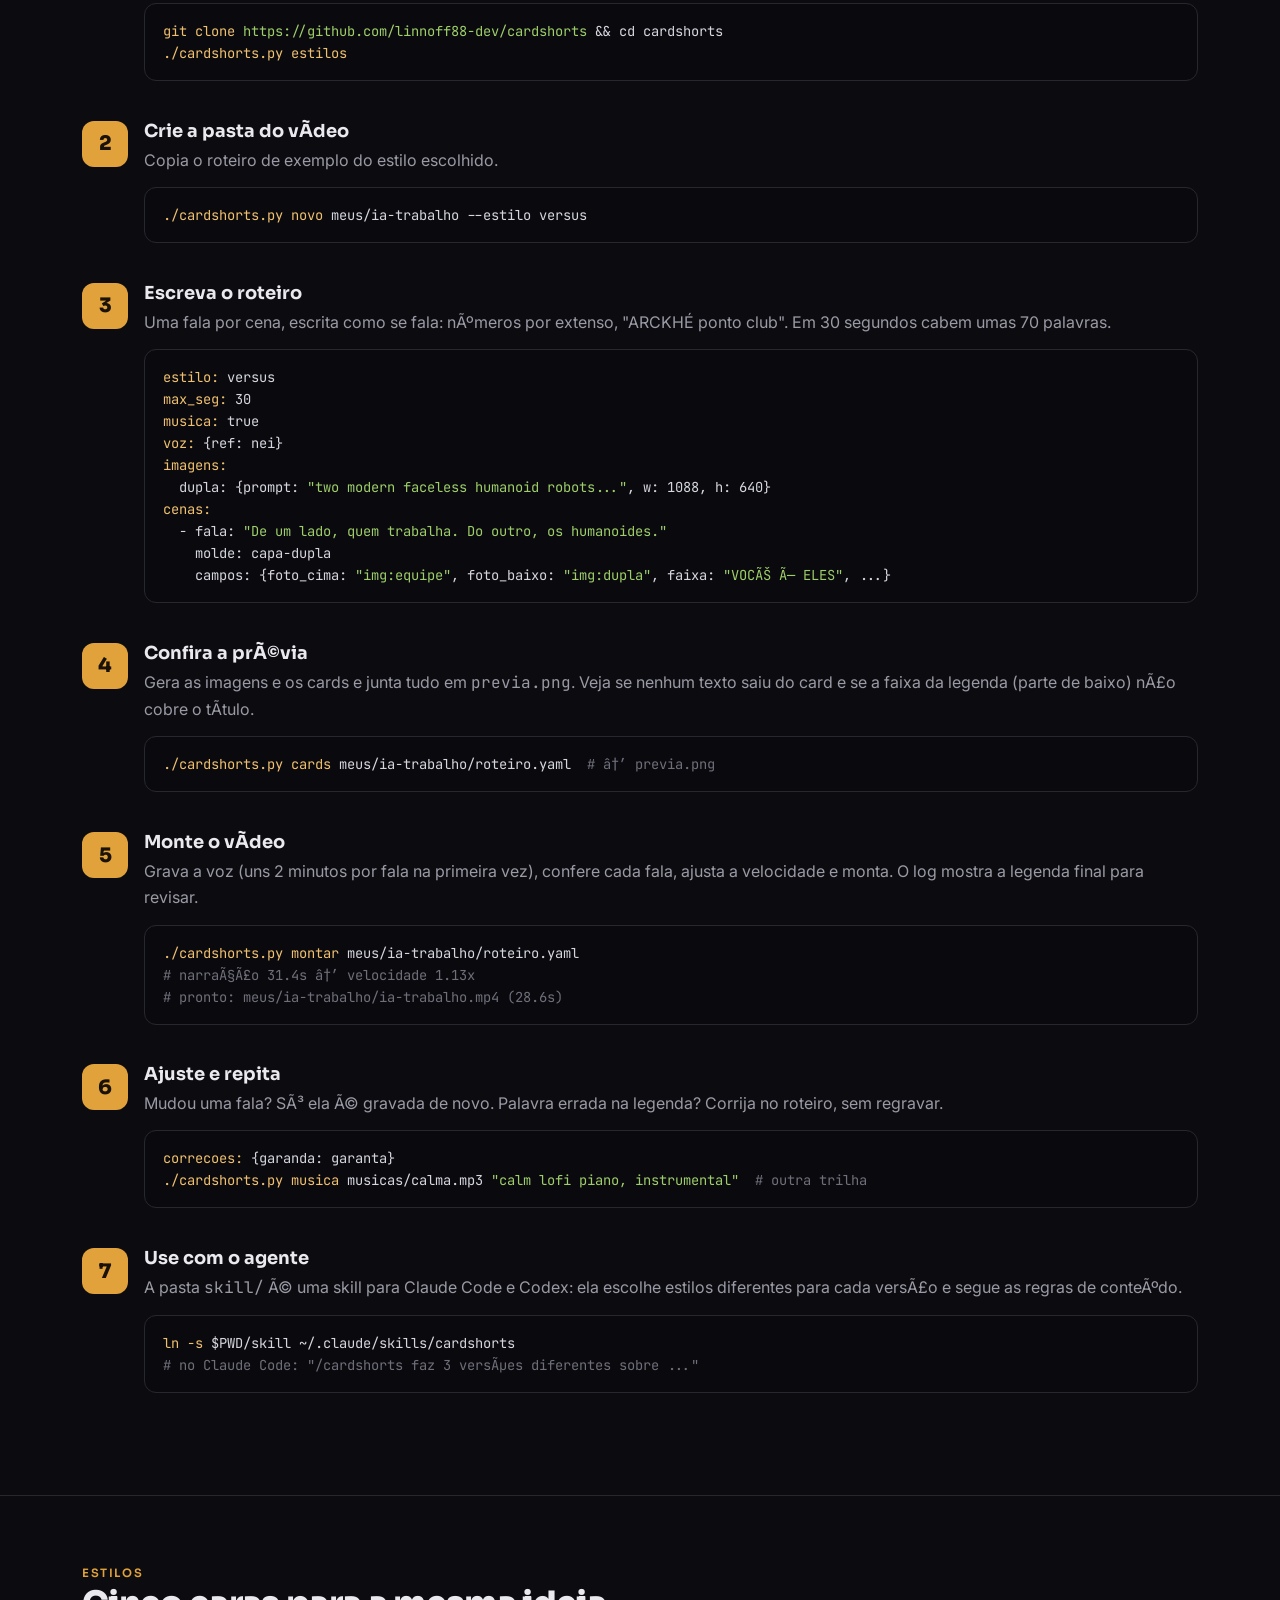
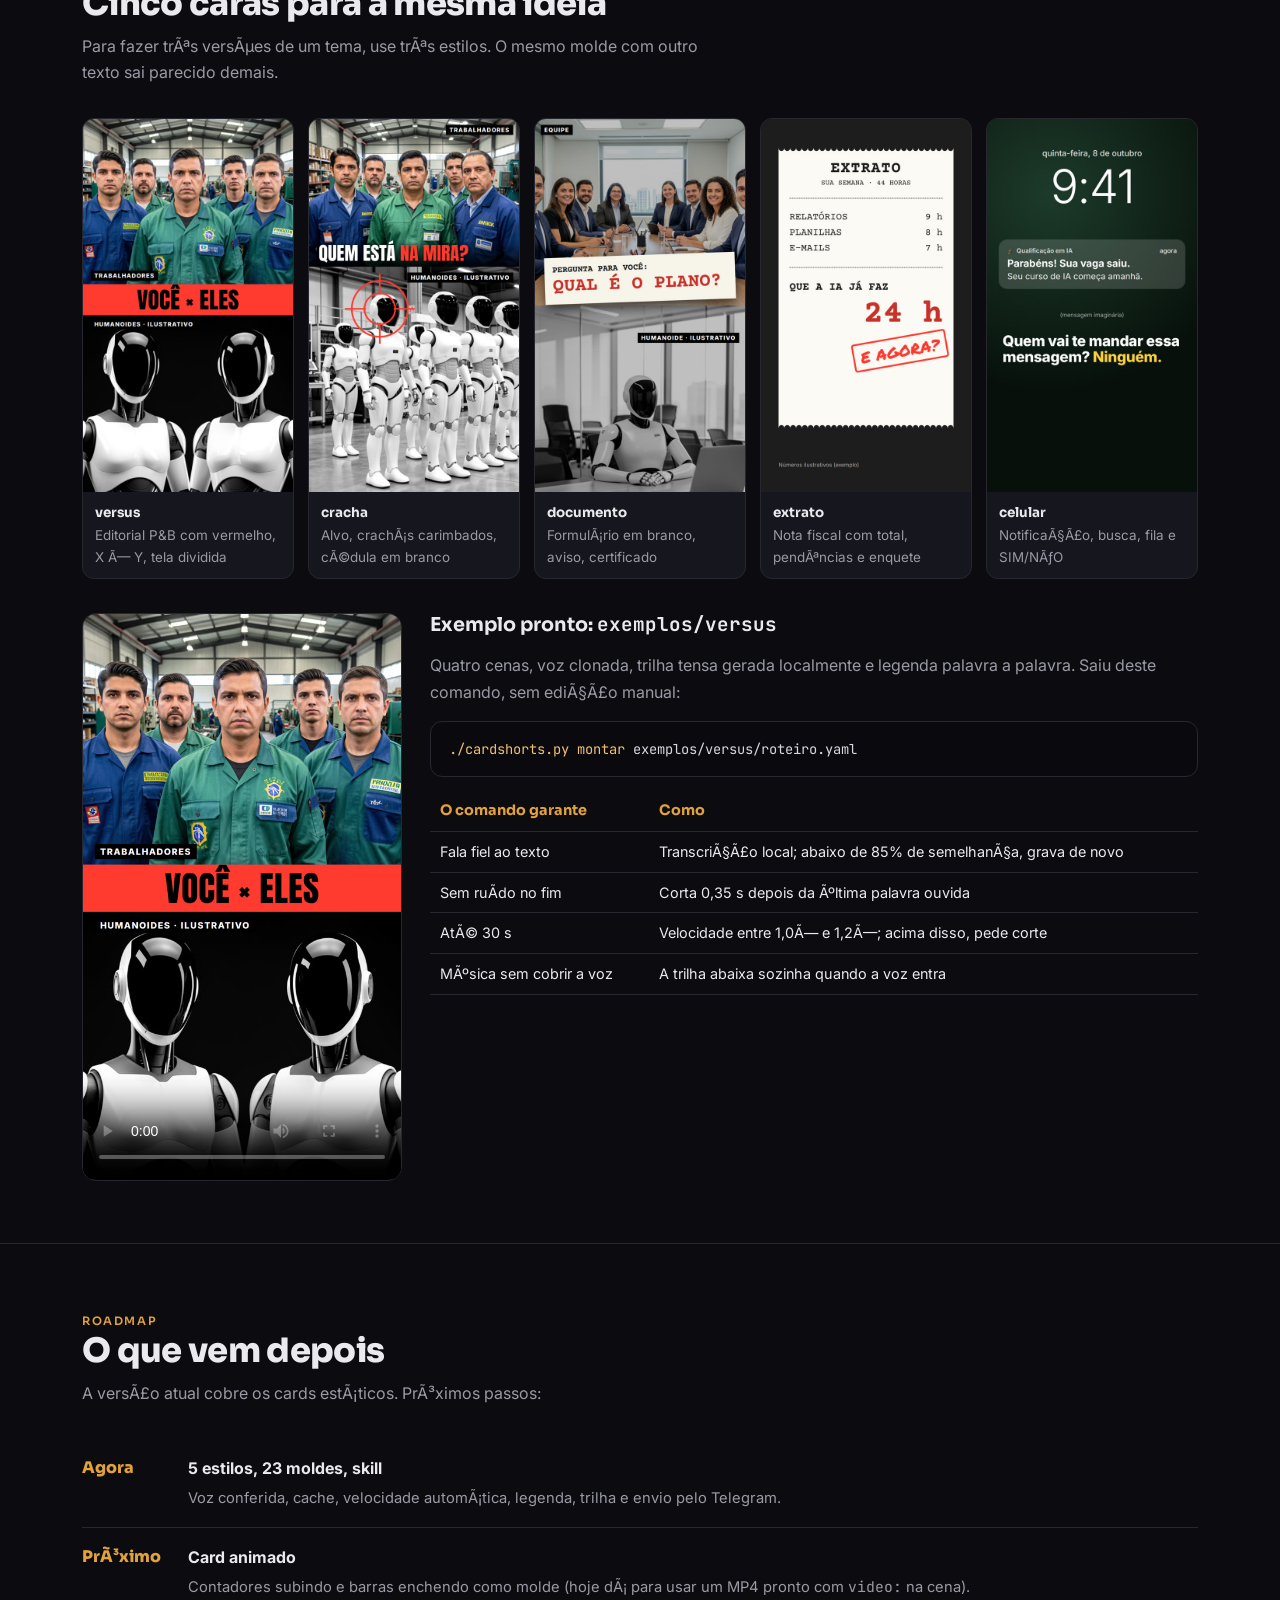
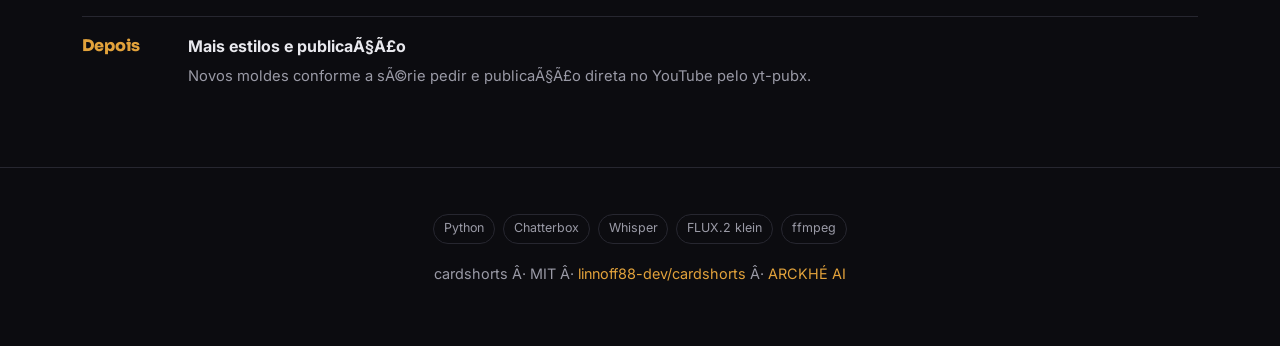
==== commit ce96bac7: "fix: substituir INEMA por ARCKHÉ" ====
--- a/guia/index.html
+++ b/guia/index.html
@@ -3,11 +3,11 @@
 <head>
 <meta charset="utf-8">
 <meta name="viewport" content="width=device-width, initial-scale=1">
-<title>cardshorts — shorts 9:16 narrados a partir de cards</title>
+<title>cardshorts â€” shorts 9:16 narrados a partir de cards</title>
 <meta name="description" content="Ferramenta local que transforma um roteiro YAML em short 9:16 narrado com voz clonada, legenda palavra a palavra e 5 estilos de cards prontos.">
-<link rel="alternate" hreflang="pt-BR" href="https://inematds.github.io/cardshorts/guia/">
-<link rel="alternate" hreflang="en" href="https://inematds.github.io/cardshorts/guia/en/">
-<link rel="alternate" hreflang="es" href="https://inematds.github.io/cardshorts/guia/es/">
+<link rel="alternate" hreflang="pt-BR" href="https://linnoff88-dev.github.io/
+<link rel="alternate" hreflang="en" href="https://linnoff88-dev.github.io/
+<link rel="alternate" hreflang="es" href="https://linnoff88-dev.github.io/
 <link rel="preconnect" href="https://fonts.googleapis.com">
 <link rel="preconnect" href="https://fonts.gstatic.com" crossorigin>
 <link href="https://fonts.googleapis.com/css2?family=Sora:wght@400;600;800&family=Inter:wght@400;500;600&family=JetBrains+Mono:wght@400;600&display=swap" rel="stylesheet">
@@ -39,8 +39,8 @@
   nav .brand{display:flex;align-items:center;gap:8px;font-family:Sora;font-weight:800;letter-spacing:-.02em;color:var(--amb)}
   nav .brand .emoji{font-size:1.25rem}
   nav .sep{color:var(--mut);opacity:.45}
-  nav .inema{color:var(--sky);font-weight:600;font-size:.88rem;font-family:Sora}
-  nav .inema:hover{filter:brightness(1.15)}
+  nav .ARCKHÉ{color:var(--sky);font-weight:600;font-size:.88rem;font-family:Sora}
+  nav .ARCKHÉ:hover{filter:brightness(1.15)}
   nav .pro{color:var(--pro);font-weight:600;font-size:.88rem;font-family:Sora}
   nav .pro:hover{filter:brightness(1.15)}
   nav .clubpro{display:inline-flex;align-items:center;gap:6px}
@@ -118,22 +118,22 @@
 <body>
 
 <nav><div class="wrap">
-  <a class="brand" href="#top"><span class="emoji">🎬</span> cardshorts</a>
+  <a class="brand" href="#top"><span class="emoji">ðŸŽ¬</span> cardshorts</a>
   <span class="sep">|</span>
   <span class="clubpro">
-    <a class="inema" href="https://inema.club" target="_blank" rel="noopener">INEMA.CLUB</a>
+    <a class="ARCKHÉ" href="https://ARCKHÉ AI" target="_blank" rel="noopener">ARCKHÉ AI</a>
     <span class="sep">-</span>
-    <a class="pro" href="https://inema.pro" target="_blank" rel="noopener">PRO</a>
+    <a class="pro" href="https://ARCKHÉ.pro" target="_blank" rel="noopener">PRO</a>
   </span>
   <div class="links">
-    <a class="sec" href="#oque">O que é</a>
+    <a class="sec" href="#oque">O que Ã©</a>
     <a class="sec" href="#fluxo">Como funciona</a>
     <a class="sec" href="#guia">Guia de uso</a>
     <a class="sec" href="#estilos">Estilos</a>
     <a class="sec" href="#roadmap">Roadmap</a>
     <span class="lang"><a class="on" href="./">PT</a><a href="en/">EN</a><a href="es/">ES</a></span>
-    <button class="tgl" id="themeToggle" aria-label="Alternar tema" title="Alternar tema">🌙</button>
-    <a class="btn" href="https://github.com/inematds/cardshorts" target="_blank" rel="noopener">GitHub</a>
+    <button class="tgl" id="themeToggle" aria-label="Alternar tema" title="Alternar tema">ðŸŒ™</button>
+    <a class="btn" href="https://github.com/linnoff88-dev/cardshorts" target="_blank" rel="noopener">GitHub</a>
   </div>
 </div></nav>
 
@@ -141,85 +141,85 @@
   <div class="glow"></div>
   <div class="wrap">
     <div>
-      <span class="chip">Shorts 9:16 · tudo local</span>
+      <span class="chip">Shorts 9:16 Â· tudo local</span>
       <h1>Um roteiro vira <span class="amb">short</span> narrado em 30 segundos</h1>
-      <p class="lead">Você escreve as falas e escolhe os cards. O cardshorts grava a voz, confere, gera as imagens e monta o vídeo com legenda.</p>
+      <p class="lead">VocÃª escreve as falas e escolhe os cards. O cardshorts grava a voz, confere, gera as imagens e monta o vÃ­deo com legenda.</p>
       <div class="cta">
-        <a class="btn" href="#guia">Começar o guia</a>
-        <a class="btn ghost" href="https://github.com/inematds/cardshorts" target="_blank" rel="noopener">Ver no GitHub</a>
+        <a class="btn" href="#guia">ComeÃ§ar o guia</a>
+        <a class="btn ghost" href="https://github.com/linnoff88-dev/cardshorts" target="_blank" rel="noopener">Ver no GitHub</a>
       </div>
     </div>
-    <figure><img src="assets/banner.jpg" alt="Banner do cardshorts: roteiro em YAML vira vídeo 9:16 narrado"></figure>
+    <figure><img src="assets/banner.jpg" alt="Banner do cardshorts: roteiro em YAML vira vÃ­deo 9:16 narrado"></figure>
   </div>
 </header>
 
 <section id="resumo" class="resumo"><div class="wrap">
   <span class="chip">Em resumo</span>
-  <p>O cardshorts é uma ferramenta de linha de comando que cria vídeos curtos verticais (Reels, Shorts, TikTok) a partir de um arquivo de texto. Cada cena tem uma fala e uma tela pronta (um "card"). A ferramenta grava a narração com uma voz clonada, confere se a voz falou certo, gera as imagens e entrega o MP4 com legenda palavra a palavra, cabendo em 30 segundos. É para quem quer publicar vídeos provocativos com frequência sem editar na mão. Roda no seu computador, com placa de vídeo e os projetos de voz e imagem do INEMA instalados.</p>
+  <p>O cardshorts Ã© uma ferramenta de linha de comando que cria vÃ­deos curtos verticais (Reels, Shorts, TikTok) a partir de um arquivo de texto. Cada cena tem uma fala e uma tela pronta (um "card"). A ferramenta grava a narraÃ§Ã£o com uma voz clonada, confere se a voz falou certo, gera as imagens e entrega o MP4 com legenda palavra a palavra, cabendo em 30 segundos. Ã‰ para quem quer publicar vÃ­deos provocativos com frequÃªncia sem editar na mÃ£o. Roda no seu computador, com placa de vÃ­deo e os projetos de voz e imagem do ARCKHÉ instalados.</p>
 </div></section>
 
 <section id="oque"><div class="wrap">
-  <span class="chip">O que é</span>
-  <h2>Formato pronto, você só escreve</h2>
-  <p class="sub">Nasceu de uma série de shorts sobre IA no Brasil. O que funcionou virou molde: cinco estilos de tela, regras de voz e de conteúdo e um comando que faz o resto.</p>
-  <figure style="margin:0 0 26px;border-radius:16px;overflow:hidden;border:1px solid var(--line);box-shadow:0 30px 80px -30px #000"><img src="assets/banner-grade.jpg" alt="Etapas do cardshorts: roteiro, voz, imagens, cards, legenda e vídeo" loading="lazy" style="width:100%;display:block"></figure>
+  <span class="chip">O que Ã©</span>
+  <h2>Formato pronto, vocÃª sÃ³ escreve</h2>
+  <p class="sub">Nasceu de uma sÃ©rie de shorts sobre IA no Brasil. O que funcionou virou molde: cinco estilos de tela, regras de voz e de conteÃºdo e um comando que faz o resto.</p>
+  <figure style="margin:0 0 26px;border-radius:16px;overflow:hidden;border:1px solid var(--line);box-shadow:0 30px 80px -30px #000"><img src="assets/banner-grade.jpg" alt="Etapas do cardshorts: roteiro, voz, imagens, cards, legenda e vÃ­deo" loading="lazy" style="width:100%;display:block"></figure>
   <div class="grid g3">
-    <div class="card"><h3>🎬 Um arquivo, um vídeo</h3><p>O <code>roteiro.yaml</code> lista as cenas: fala + molde de card + textos. Um comando entrega o MP4 1080×1920.</p></div>
-    <div class="card"><h3>🎙️ Voz conferida</h3><p>Cada fala é transcrita depois de gravada. Se a voz errou palavra, grava de novo (até 3 vezes) e corta o balbucio do fim.</p></div>
-    <div class="card"><h3>⏱️ Cabe em 30 s</h3><p>Acelera a fala até 1,2× para caber no tempo máximo. Se não couber, para e avisa quanto cortar.</p></div>
+    <div class="card"><h3>ðŸŽ¬ Um arquivo, um vÃ­deo</h3><p>O <code>roteiro.yaml</code> lista as cenas: fala + molde de card + textos. Um comando entrega o MP4 1080Ã—1920.</p></div>
+    <div class="card"><h3>ðŸŽ™ï¸ Voz conferida</h3><p>Cada fala Ã© transcrita depois de gravada. Se a voz errou palavra, grava de novo (atÃ© 3 vezes) e corta o balbucio do fim.</p></div>
+    <div class="card"><h3>â±ï¸ Cabe em 30 s</h3><p>Acelera a fala atÃ© 1,2Ã— para caber no tempo mÃ¡ximo. Se nÃ£o couber, para e avisa quanto cortar.</p></div>
   </div>
 </div></section>
 
 <section id="fluxo"><div class="wrap">
   <span class="chip">Como funciona</span>
   <h2>Do roteiro ao MP4</h2>
-  <p class="sub">Cada etapa usa uma ferramenta local. Voz e imagens ficam em cache: mudou um texto, só aquela fala é gravada de novo.</p>
+  <p class="sub">Cada etapa usa uma ferramenta local. Voz e imagens ficam em cache: mudou um texto, sÃ³ aquela fala Ã© gravada de novo.</p>
   <div class="flow">
-    <span>roteiro.yaml</span><span class="arr">→</span>
-    <span>Voz (Chatterbox)</span><span class="arr">→</span>
-    <span>Conferência (Whisper)</span><span class="arr">→</span>
-    <span>Imagens (FLUX.2 klein)</span><span class="arr">→</span>
-    <span>Cards (HTML + Chrome)</span><span class="arr">→</span>
-    <span>Montagem (ffmpeg)</span><span class="arr">→</span>
-    <span>Legenda + trilha</span><span class="arr">→</span>
-    <span>MP4 ≤ 30 s</span>
+    <span>roteiro.yaml</span><span class="arr">â†’</span>
+    <span>Voz (Chatterbox)</span><span class="arr">â†’</span>
+    <span>ConferÃªncia (Whisper)</span><span class="arr">â†’</span>
+    <span>Imagens (FLUX.2 klein)</span><span class="arr">â†’</span>
+    <span>Cards (HTML + Chrome)</span><span class="arr">â†’</span>
+    <span>Montagem (ffmpeg)</span><span class="arr">â†’</span>
+    <span>Legenda + trilha</span><span class="arr">â†’</span>
+    <span>MP4 â‰¤ 30 s</span>
   </div>
 </div></section>
 
 <section id="pre"><div class="wrap">
-  <span class="chip">Pré-requisitos</span>
+  <span class="chip">PrÃ©-requisitos</span>
   <h2>O que precisa estar instalado</h2>
-  <p class="sub">Os caminhos podem ser trocados por variáveis <code>CS_*</code> ou por um <code>config.yaml</code> na raiz do projeto.</p>
+  <p class="sub">Os caminhos podem ser trocados por variÃ¡veis <code>CS_*</code> ou por um <code>config.yaml</code> na raiz do projeto.</p>
   <div class="grid g3">
-    <div class="card"><h3>Voz e transcrição</h3><p>inemavox com <code>tts_direct.py</code> (Chatterbox) e <code>transcrever_v1.py</code> (Whisper large-v3), e um áudio de referência da voz.</p><pre><span class="k">export</span> CS_INEMAVOX=~/projetos/inemavox
+    <div class="card"><h3>Voz e transcriÃ§Ã£o</h3><p>ARCKHÉvox com <code>tts_direct.py</code> (Chatterbox) e <code>transcrever_v1.py</code> (Whisper large-v3), e um Ã¡udio de referÃªncia da voz.</p><pre><span class="k">export</span> CS_ARCKHÉVOX=~/projetos/ARCKHÉvox
 <span class="k">export</span> CS_VOZES=~/minhas-vozes   <span class="c"># nei.wav, etc.</span></pre></div>
-    <div class="card"><h3>Imagens</h3><p>Servidor com <code>POST /generate</code> (inemaimg com FLUX.2 klein).</p><pre><span class="k">export</span> CS_IMAGEM_API=<span class="s">http://localhost:8000/generate</span></pre></div>
+    <div class="card"><h3>Imagens</h3><p>Servidor com <code>POST /generate</code> (ARCKHÉimg com FLUX.2 klein).</p><pre><span class="k">export</span> CS_IMAGEM_API=<span class="s">http://localhost:8000/generate</span></pre></div>
     <div class="card"><h3>Montagem</h3><p>ffmpeg com libass, Chrome headless do Playwright e Python 3 com PyYAML.</p><pre><span class="k">npx</span> playwright install chromium-headless-shell
 <span class="k">pip</span> install pyyaml</pre></div>
   </div>
 </div></section>
 
 <section id="guia"><div class="wrap">
-  <span class="chip">Guia de uso · passo a passo</span>
+  <span class="chip">Guia de uso Â· passo a passo</span>
   <h2>Seu primeiro short</h2>
-  <p class="sub">Comece pela prévia, que é rápida. Só grave a voz quando os cards estiverem bons.</p>
+  <p class="sub">Comece pela prÃ©via, que Ã© rÃ¡pida. SÃ³ grave a voz quando os cards estiverem bons.</p>
 
   <div class="step"><div class="b">1</div><div>
     <h3>Baixe e veja os estilos</h3>
     <p>Lista os 5 estilos, os moldes de cada um e os campos que cada molde pede.</p>
-<pre><span class="k">git clone</span> <span class="s">https://github.com/inematds/cardshorts</span> && cd cardshorts
+<pre><span class="k">git clone</span> <span class="s">https://github.com/linnoff88-dev/cardshorts</span> && cd cardshorts
 <span class="k">./cardshorts.py estilos</span></pre>
   </div></div>
 
   <div class="step"><div class="b">2</div><div>
-    <h3>Crie a pasta do vídeo</h3>
+    <h3>Crie a pasta do vÃ­deo</h3>
     <p>Copia o roteiro de exemplo do estilo escolhido.</p>
 <pre><span class="k">./cardshorts.py novo</span> meus/ia-trabalho --estilo versus</pre>
   </div></div>
 
   <div class="step"><div class="b">3</div><div>
     <h3>Escreva o roteiro</h3>
-    <p>Uma fala por cena, escrita como se fala: números por extenso, "inema ponto club". Em 30 segundos cabem umas 70 palavras.</p>
+    <p>Uma fala por cena, escrita como se fala: nÃºmeros por extenso, "ARCKHÉ ponto club". Em 30 segundos cabem umas 70 palavras.</p>
 <pre><span class="k">estilo:</span> versus
 <span class="k">max_seg:</span> 30
 <span class="k">musica:</span> true
@@ -229,61 +229,61 @@
 <span class="k">cenas:</span>
   - fala: <span class="s">"De um lado, quem trabalha. Do outro, os humanoides."</span>
     molde: capa-dupla
-    campos: {foto_cima: <span class="s">"img:equipe"</span>, foto_baixo: <span class="s">"img:dupla"</span>, faixa: <span class="s">"VOCÊ × ELES"</span>, ...}</pre>
+    campos: {foto_cima: <span class="s">"img:equipe"</span>, foto_baixo: <span class="s">"img:dupla"</span>, faixa: <span class="s">"VOCÃŠ Ã— ELES"</span>, ...}</pre>
   </div></div>
 
   <div class="step"><div class="b">4</div><div>
-    <h3>Confira a prévia</h3>
-    <p>Gera as imagens e os cards e junta tudo em <code>previa.png</code>. Veja se nenhum texto saiu do card e se a faixa da legenda (parte de baixo) não cobre o título.</p>
-<pre><span class="k">./cardshorts.py cards</span> meus/ia-trabalho/roteiro.yaml  <span class="c"># → previa.png</span></pre>
+    <h3>Confira a prÃ©via</h3>
+    <p>Gera as imagens e os cards e junta tudo em <code>previa.png</code>. Veja se nenhum texto saiu do card e se a faixa da legenda (parte de baixo) nÃ£o cobre o tÃ­tulo.</p>
+<pre><span class="k">./cardshorts.py cards</span> meus/ia-trabalho/roteiro.yaml  <span class="c"># â†’ previa.png</span></pre>
   </div></div>
 
   <div class="step"><div class="b">5</div><div>
-    <h3>Monte o vídeo</h3>
+    <h3>Monte o vÃ­deo</h3>
     <p>Grava a voz (uns 2 minutos por fala na primeira vez), confere cada fala, ajusta a velocidade e monta. O log mostra a legenda final para revisar.</p>
 <pre><span class="k">./cardshorts.py montar</span> meus/ia-trabalho/roteiro.yaml
-<span class="c"># narração 31.4s → velocidade 1.13x</span>
+<span class="c"># narraÃ§Ã£o 31.4s â†’ velocidade 1.13x</span>
 <span class="c"># pronto: meus/ia-trabalho/ia-trabalho.mp4 (28.6s)</span></pre>
   </div></div>
 
   <div class="step"><div class="b">6</div><div>
     <h3>Ajuste e repita</h3>
-    <p>Mudou uma fala? Só ela é gravada de novo. Palavra errada na legenda? Corrija no roteiro, sem regravar.</p>
+    <p>Mudou uma fala? SÃ³ ela Ã© gravada de novo. Palavra errada na legenda? Corrija no roteiro, sem regravar.</p>
 <pre><span class="k">correcoes:</span> {garanda: garanta}
 <span class="k">./cardshorts.py musica</span> musicas/calma.mp3 <span class="s">"calm lofi piano, instrumental"</span>  <span class="c"># outra trilha</span></pre>
   </div></div>
 
   <div class="step"><div class="b">7</div><div>
     <h3>Use com o agente</h3>
-    <p>A pasta <code>skill/</code> é uma skill para Claude Code e Codex: ela escolhe estilos diferentes para cada versão e segue as regras de conteúdo.</p>
+    <p>A pasta <code>skill/</code> Ã© uma skill para Claude Code e Codex: ela escolhe estilos diferentes para cada versÃ£o e segue as regras de conteÃºdo.</p>
 <pre><span class="k">ln -s</span> $PWD/skill ~/.claude/skills/cardshorts
-<span class="c"># no Claude Code: "/cardshorts faz 3 versões diferentes sobre ..."</span></pre>
+<span class="c"># no Claude Code: "/cardshorts faz 3 versÃµes diferentes sobre ..."</span></pre>
   </div></div>
 </div></section>
 
 <section id="estilos"><div class="wrap">
   <span class="chip">Estilos</span>
   <h2>Cinco caras para a mesma ideia</h2>
-  <p class="sub">Para fazer três versões de um tema, use três estilos. O mesmo molde com outro texto sai parecido demais.</p>
+  <p class="sub">Para fazer trÃªs versÃµes de um tema, use trÃªs estilos. O mesmo molde com outro texto sai parecido demais.</p>
   <div class="estilos">
-    <figure><img src="assets/estilo-versus.jpg" alt="Estilo versus" loading="lazy"><figcaption><b>versus</b>Editorial P&amp;B com vermelho, X × Y, tela dividida</figcaption></figure>
-    <figure><img src="assets/estilo-cracha.jpg" alt="Estilo cracha" loading="lazy"><figcaption><b>cracha</b>Alvo, crachás carimbados, cédula em branco</figcaption></figure>
-    <figure><img src="assets/estilo-documento.jpg" alt="Estilo documento" loading="lazy"><figcaption><b>documento</b>Formulário em branco, aviso, certificado</figcaption></figure>
-    <figure><img src="assets/estilo-extrato.jpg" alt="Estilo extrato" loading="lazy"><figcaption><b>extrato</b>Nota fiscal com total, pendências e enquete</figcaption></figure>
-    <figure><img src="assets/estilo-celular.jpg" alt="Estilo celular" loading="lazy"><figcaption><b>celular</b>Notificação, busca, fila e SIM/NÃO</figcaption></figure>
+    <figure><img src="assets/estilo-versus.jpg" alt="Estilo versus" loading="lazy"><figcaption><b>versus</b>Editorial P&amp;B com vermelho, X Ã— Y, tela dividida</figcaption></figure>
+    <figure><img src="assets/estilo-cracha.jpg" alt="Estilo cracha" loading="lazy"><figcaption><b>cracha</b>Alvo, crachÃ¡s carimbados, cÃ©dula em branco</figcaption></figure>
+    <figure><img src="assets/estilo-documento.jpg" alt="Estilo documento" loading="lazy"><figcaption><b>documento</b>FormulÃ¡rio em branco, aviso, certificado</figcaption></figure>
+    <figure><img src="assets/estilo-extrato.jpg" alt="Estilo extrato" loading="lazy"><figcaption><b>extrato</b>Nota fiscal com total, pendÃªncias e enquete</figcaption></figure>
+    <figure><img src="assets/estilo-celular.jpg" alt="Estilo celular" loading="lazy"><figcaption><b>celular</b>NotificaÃ§Ã£o, busca, fila e SIM/NÃƒO</figcaption></figure>
   </div>
   <div class="demo" style="margin-top:34px">
     <video src="assets/demo-versus.mp4" controls playsinline preload="metadata" poster="assets/estilo-versus.jpg"></video>
     <div>
       <h3 style="font-size:1.2rem">Exemplo pronto: <code>exemplos/versus</code></h3>
-      <p class="mut">Quatro cenas, voz clonada, trilha tensa gerada localmente e legenda palavra a palavra. Saiu deste comando, sem edição manual:</p>
+      <p class="mut">Quatro cenas, voz clonada, trilha tensa gerada localmente e legenda palavra a palavra. Saiu deste comando, sem ediÃ§Ã£o manual:</p>
 <pre><span class="k">./cardshorts.py montar</span> exemplos/versus/roteiro.yaml</pre>
       <div class="tbl"><table>
         <tr><th>O comando garante</th><th>Como</th></tr>
-        <tr><td>Fala fiel ao texto</td><td>Transcrição local; abaixo de 85% de semelhança, grava de novo</td></tr>
-        <tr><td>Sem ruído no fim</td><td>Corta 0,35 s depois da última palavra ouvida</td></tr>
-        <tr><td>Até 30 s</td><td>Velocidade entre 1,0× e 1,2×; acima disso, pede corte</td></tr>
-        <tr><td>Música sem cobrir a voz</td><td>A trilha abaixa sozinha quando a voz entra</td></tr>
+        <tr><td>Fala fiel ao texto</td><td>TranscriÃ§Ã£o local; abaixo de 85% de semelhanÃ§a, grava de novo</td></tr>
+        <tr><td>Sem ruÃ­do no fim</td><td>Corta 0,35 s depois da Ãºltima palavra ouvida</td></tr>
+        <tr><td>AtÃ© 30 s</td><td>Velocidade entre 1,0Ã— e 1,2Ã—; acima disso, pede corte</td></tr>
+        <tr><td>MÃºsica sem cobrir a voz</td><td>A trilha abaixa sozinha quando a voz entra</td></tr>
       </table></div>
     </div>
   </div>
@@ -292,18 +292,18 @@
 <section id="roadmap"><div class="wrap">
   <span class="chip">Roadmap</span>
   <h2>O que vem depois</h2>
-  <p class="sub">A versão atual cobre os cards estáticos. Próximos passos:</p>
-  <div class="phase"><div class="tag">Agora</div><div class="d"><strong>5 estilos, 23 moldes, skill</strong><span>Voz conferida, cache, velocidade automática, legenda, trilha e envio pelo Telegram.</span></div></div>
-  <div class="phase"><div class="tag">Próximo</div><div class="d"><strong>Card animado</strong><span>Contadores subindo e barras enchendo como molde (hoje dá para usar um MP4 pronto com <code>video:</code> na cena).</span></div></div>
-  <div class="phase"><div class="tag">Depois</div><div class="d"><strong>Mais estilos e publicação</strong><span>Novos moldes conforme a série pedir e publicação direta no YouTube pelo yt-pubx.</span></div></div>
+  <p class="sub">A versÃ£o atual cobre os cards estÃ¡ticos. PrÃ³ximos passos:</p>
+  <div class="phase"><div class="tag">Agora</div><div class="d"><strong>5 estilos, 23 moldes, skill</strong><span>Voz conferida, cache, velocidade automÃ¡tica, legenda, trilha e envio pelo Telegram.</span></div></div>
+  <div class="phase"><div class="tag">PrÃ³ximo</div><div class="d"><strong>Card animado</strong><span>Contadores subindo e barras enchendo como molde (hoje dÃ¡ para usar um MP4 pronto com <code>video:</code> na cena).</span></div></div>
+  <div class="phase"><div class="tag">Depois</div><div class="d"><strong>Mais estilos e publicaÃ§Ã£o</strong><span>Novos moldes conforme a sÃ©rie pedir e publicaÃ§Ã£o direta no YouTube pelo yt-pubx.</span></div></div>
 </div></section>
 
 <footer>
   <div class="wrap">
     <div class="pill">Python</div><div class="pill">Chatterbox</div><div class="pill">Whisper</div><div class="pill">FLUX.2 klein</div><div class="pill">ffmpeg</div>
-    <p style="margin-top:18px">cardshorts · MIT ·
-      <a href="https://github.com/inematds/cardshorts">inematds/cardshorts</a> ·
-      <a href="https://inema.club">INEMA.CLUB</a></p>
+    <p style="margin-top:18px">cardshorts Â· MIT Â·
+      <a href="https://github.com/linnoff88-dev/cardshorts">linnoff88-dev/cardshorts</a> Â·
+      <a href="https://ARCKHÉ AI">ARCKHÉ AI</a></p>
   </div>
 </footer>
 
@@ -312,10 +312,10 @@
     var KEY='cardshorts-theme'; // troque cardshorts pelo nome do projeto
     var b=document.body, t=document.getElementById('themeToggle');
     var s=null;try{s=localStorage.getItem(KEY)}catch(e){}
-    if(s==='light'){ b.classList.add('light'); t.textContent='☀️'; }
+    if(s==='light'){ b.classList.add('light'); t.textContent='â˜€ï¸'; }
     t.addEventListener('click',function(){
       var light=b.classList.toggle('light');
-      t.textContent=light?'☀️':'🌙';
+      t.textContent=light?'â˜€ï¸':'ðŸŒ™';
       try{localStorage.setItem(KEY, light?'light':'dark')}catch(e){}
     });
   })();
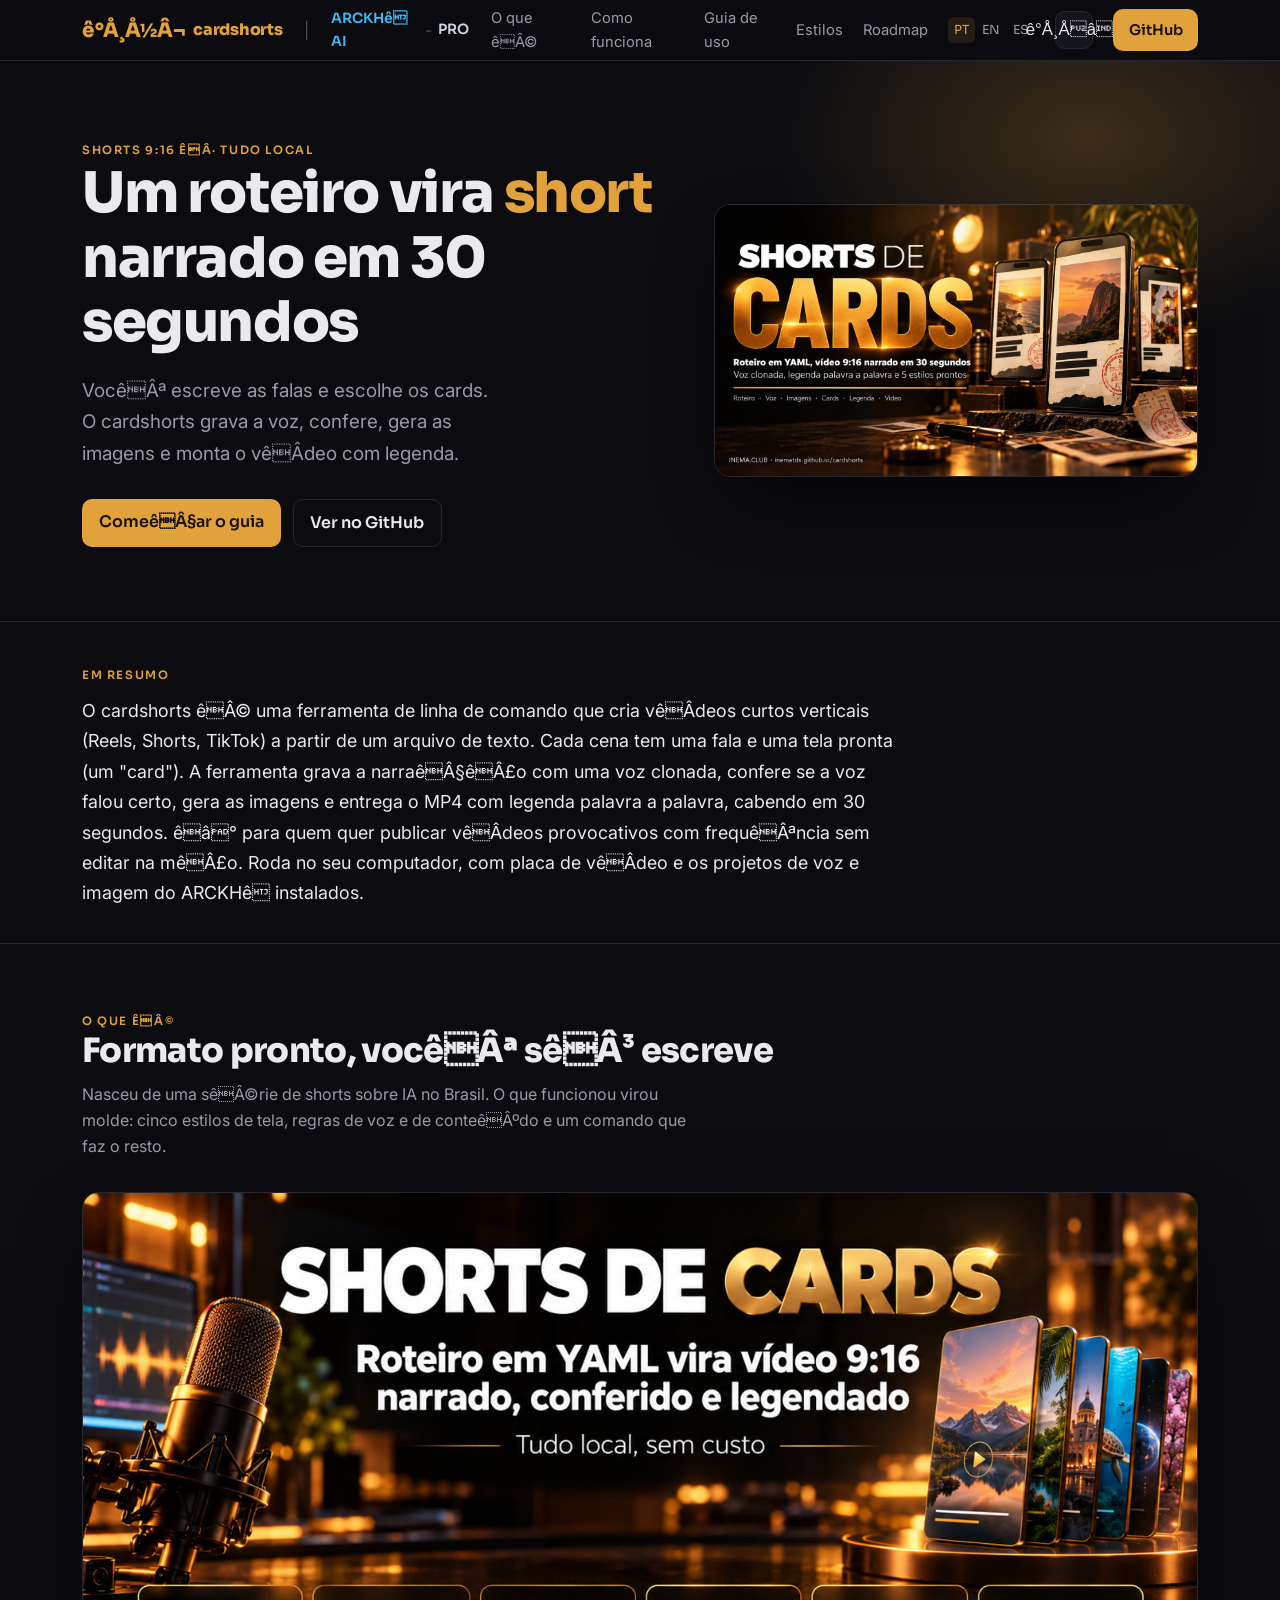
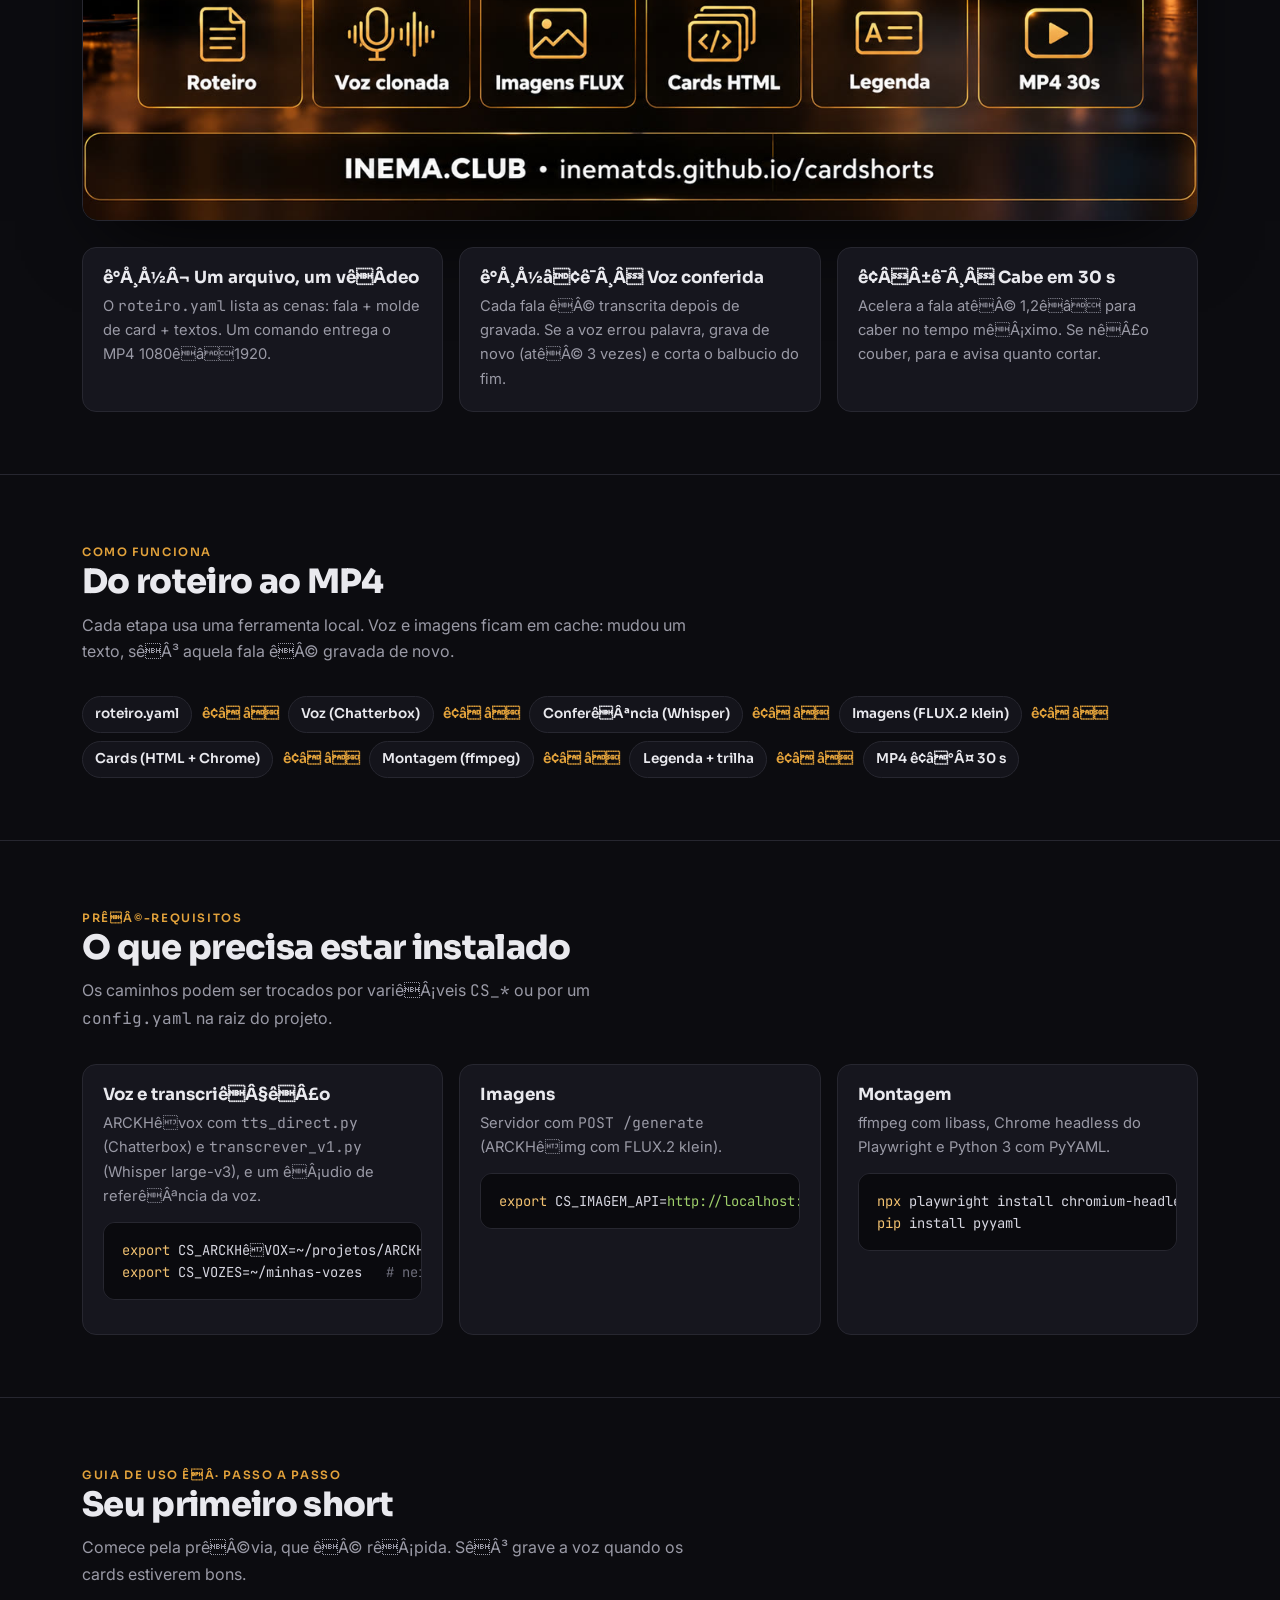
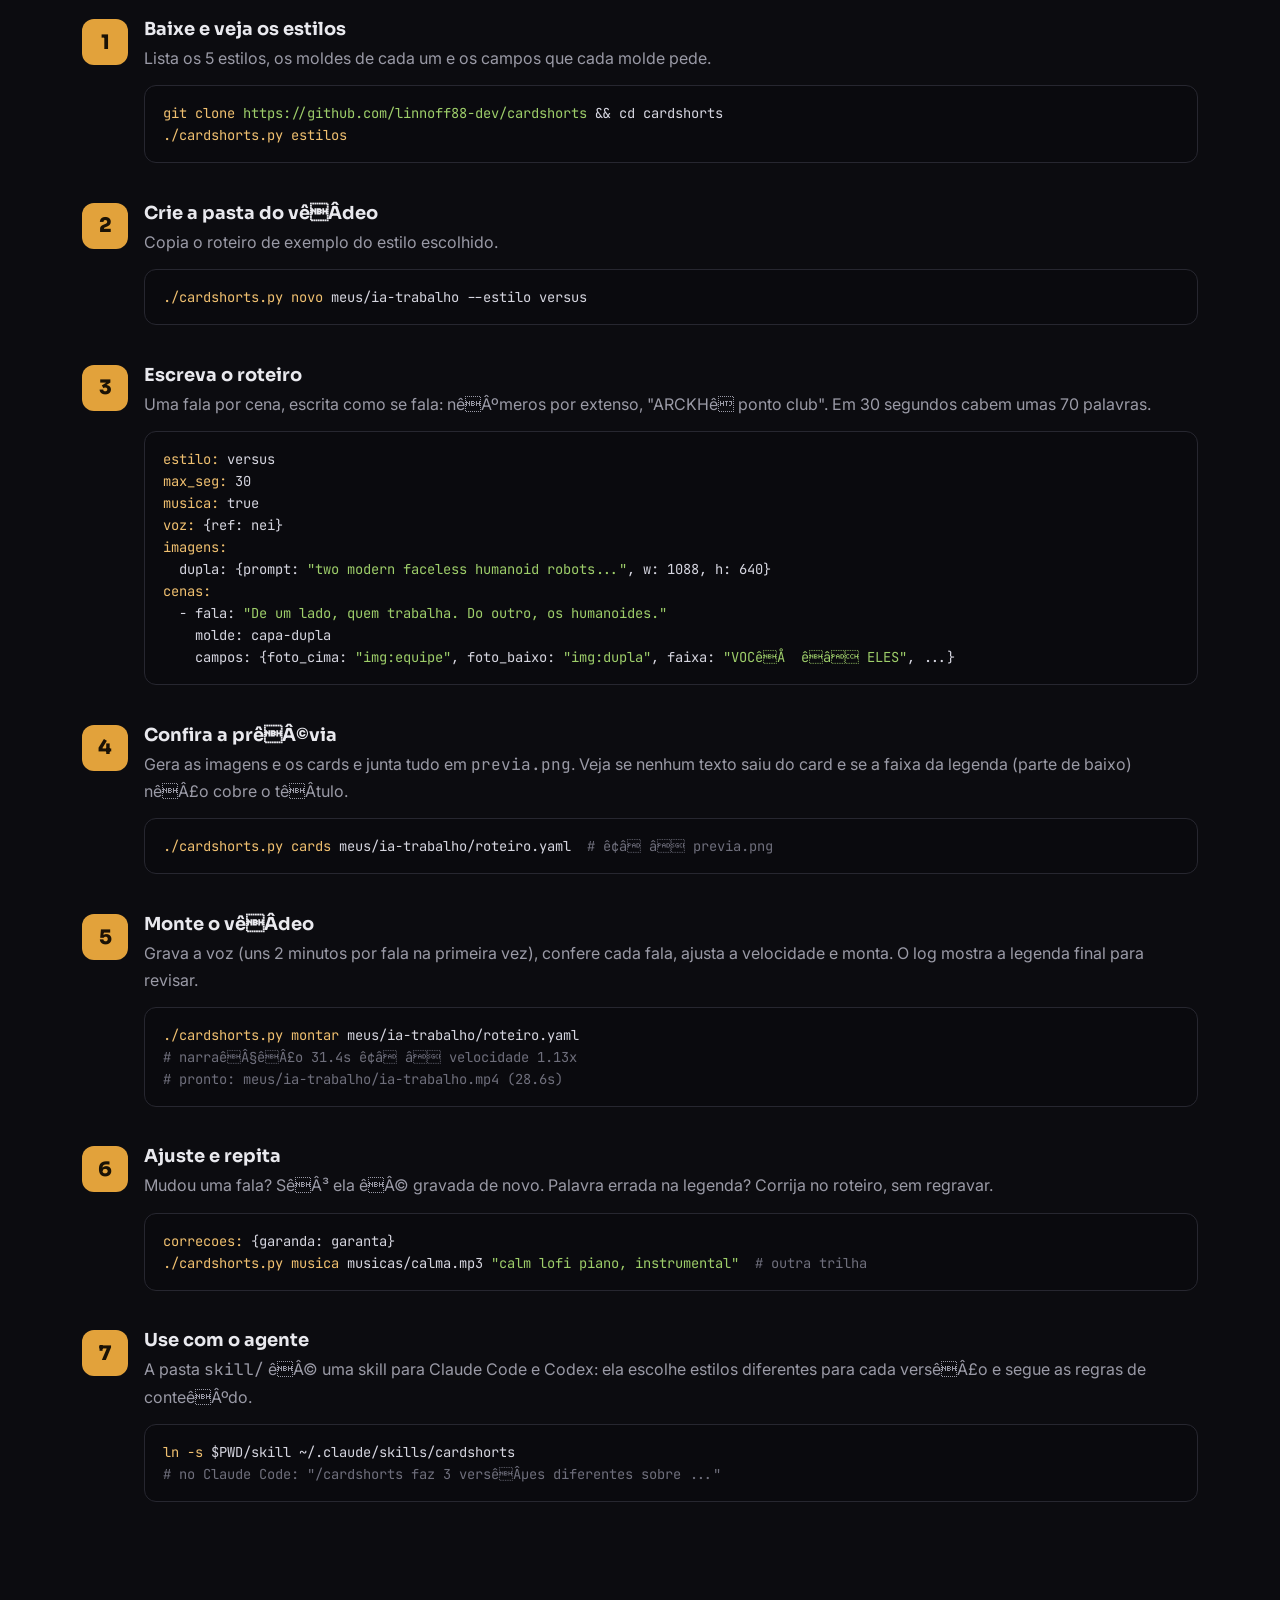
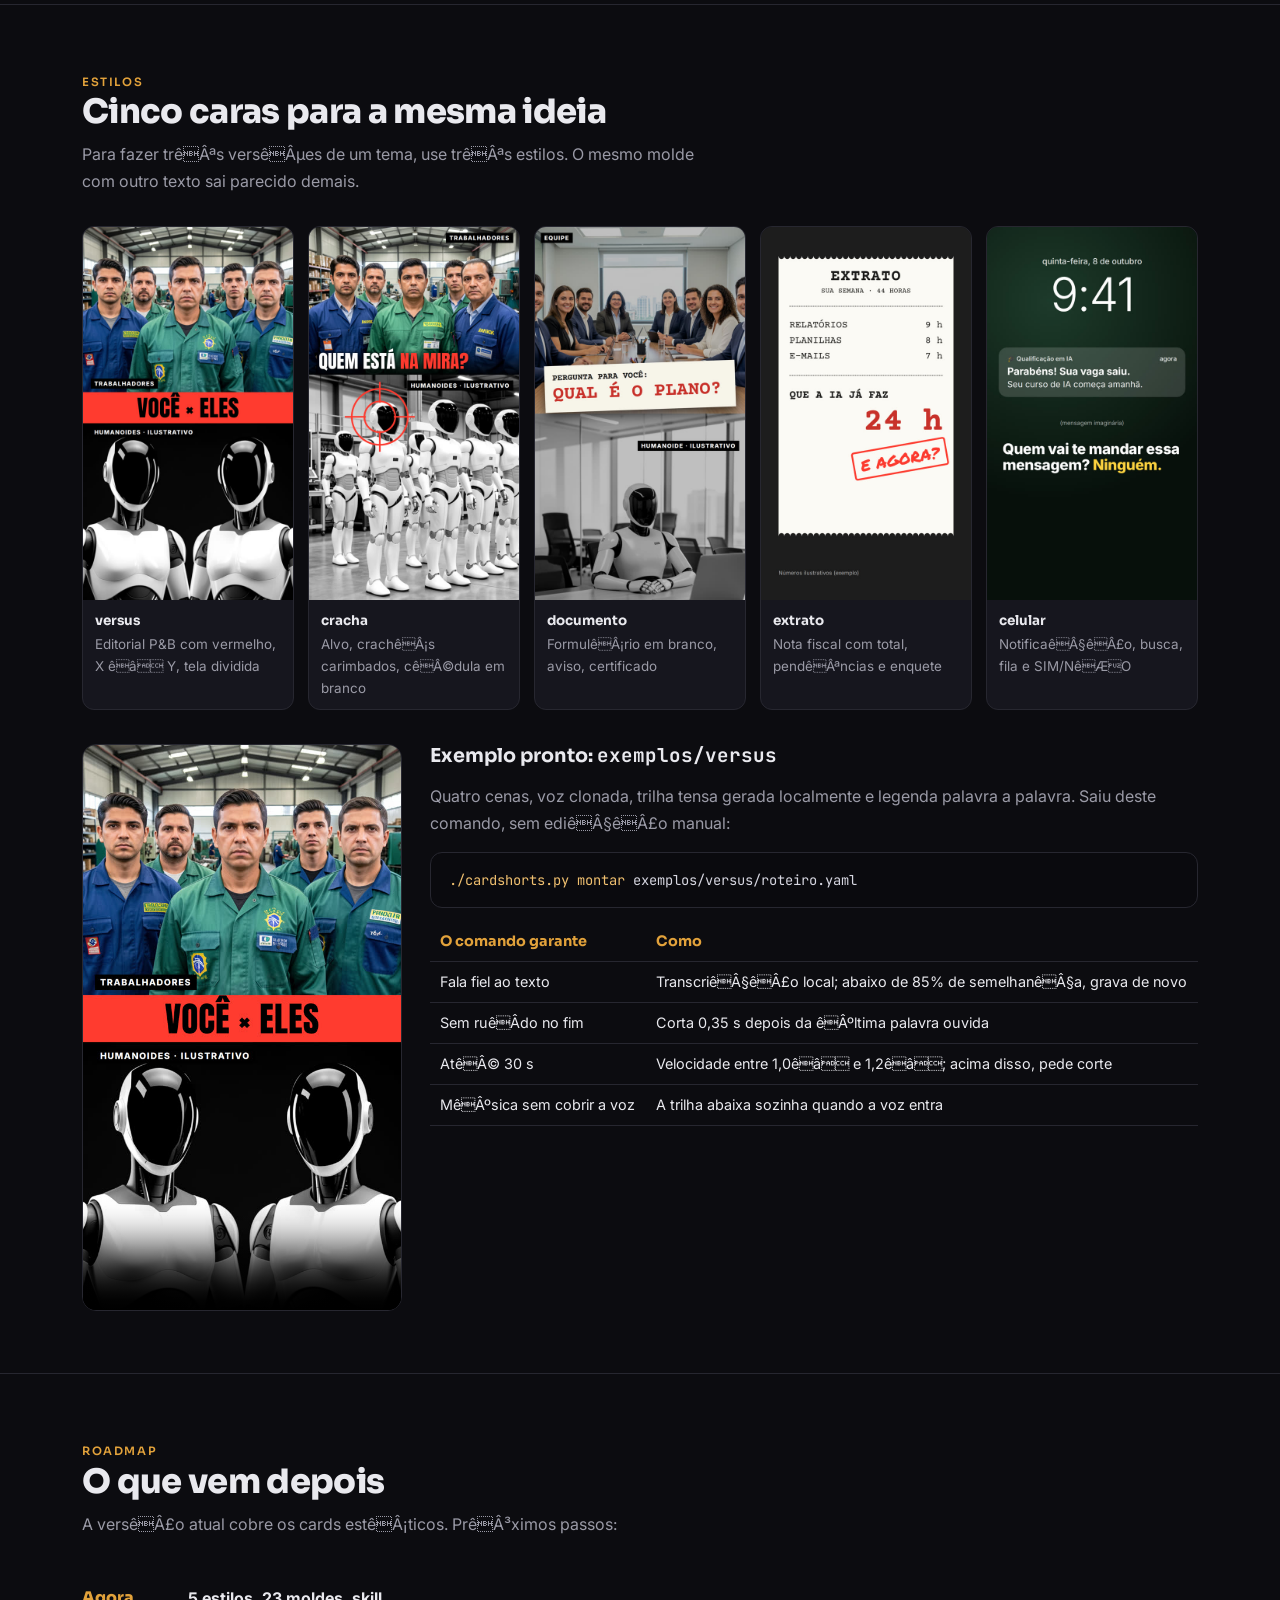
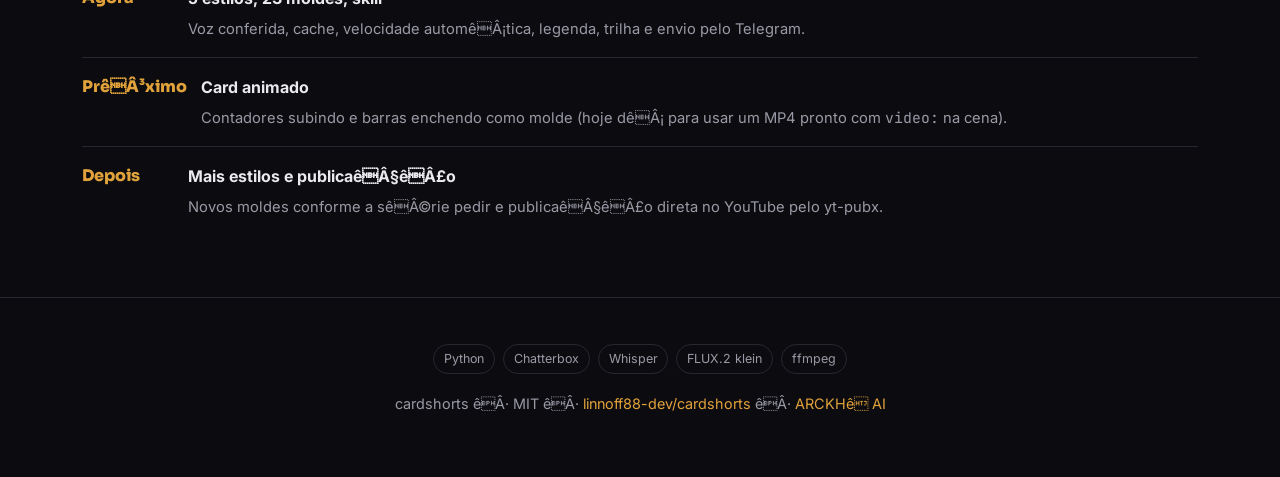
==== commit 89914af0: "fix: corrigir encoding UTF-8 + branding ARCKHÉ" ====
--- a/guia/index.html
+++ b/guia/index.html
@@ -3,7 +3,7 @@
 <head>
 <meta charset="utf-8">
 <meta name="viewport" content="width=device-width, initial-scale=1">
-<title>cardshorts â€” shorts 9:16 narrados a partir de cards</title>
+<title>cardshorts ê¢â¬â shorts 9:16 narrados a partir de cards</title>
 <meta name="description" content="Ferramenta local que transforma um roteiro YAML em short 9:16 narrado com voz clonada, legenda palavra a palavra e 5 estilos de cards prontos.">
 <link rel="alternate" hreflang="pt-BR" href="https://linnoff88-dev.github.io/
 <link rel="alternate" hreflang="en" href="https://linnoff88-dev.github.io/
@@ -39,8 +39,8 @@
   nav .brand{display:flex;align-items:center;gap:8px;font-family:Sora;font-weight:800;letter-spacing:-.02em;color:var(--amb)}
   nav .brand .emoji{font-size:1.25rem}
   nav .sep{color:var(--mut);opacity:.45}
-  nav .ARCKHÉ{color:var(--sky);font-weight:600;font-size:.88rem;font-family:Sora}
-  nav .ARCKHÉ:hover{filter:brightness(1.15)}
+  nav .ARCKHê{color:var(--sky);font-weight:600;font-size:.88rem;font-family:Sora}
+  nav .ARCKHê:hover{filter:brightness(1.15)}
   nav .pro{color:var(--pro);font-weight:600;font-size:.88rem;font-family:Sora}
   nav .pro:hover{filter:brightness(1.15)}
   nav .clubpro{display:inline-flex;align-items:center;gap:6px}
@@ -118,21 +118,21 @@
 <body>
 
 <nav><div class="wrap">
-  <a class="brand" href="#top"><span class="emoji">ðŸŽ¬</span> cardshorts</a>
+  <a class="brand" href="#top"><span class="emoji">ê°Å¸Å½Â¬</span> cardshorts</a>
   <span class="sep">|</span>
   <span class="clubpro">
-    <a class="ARCKHÉ" href="https://ARCKHÉ AI" target="_blank" rel="noopener">ARCKHÉ AI</a>
+    <a class="ARCKHê" href="https://ARCKHê AI" target="_blank" rel="noopener">ARCKHê AI</a>
     <span class="sep">-</span>
-    <a class="pro" href="https://ARCKHÉ.pro" target="_blank" rel="noopener">PRO</a>
+    <a class="pro" href="https://ARCKHê.pro" target="_blank" rel="noopener">PRO</a>
   </span>
   <div class="links">
-    <a class="sec" href="#oque">O que Ã©</a>
+    <a class="sec" href="#oque">O que êÂ©</a>
     <a class="sec" href="#fluxo">Como funciona</a>
     <a class="sec" href="#guia">Guia de uso</a>
     <a class="sec" href="#estilos">Estilos</a>
     <a class="sec" href="#roadmap">Roadmap</a>
     <span class="lang"><a class="on" href="./">PT</a><a href="en/">EN</a><a href="es/">ES</a></span>
-    <button class="tgl" id="themeToggle" aria-label="Alternar tema" title="Alternar tema">ðŸŒ™</button>
+    <button class="tgl" id="themeToggle" aria-label="Alternar tema" title="Alternar tema">ê°Å¸Åâ¢</button>
     <a class="btn" href="https://github.com/linnoff88-dev/cardshorts" target="_blank" rel="noopener">GitHub</a>
   </div>
 </div></nav>
@@ -141,68 +141,68 @@
   <div class="glow"></div>
   <div class="wrap">
     <div>
-      <span class="chip">Shorts 9:16 Â· tudo local</span>
+      <span class="chip">Shorts 9:16 êÂ· tudo local</span>
       <h1>Um roteiro vira <span class="amb">short</span> narrado em 30 segundos</h1>
-      <p class="lead">VocÃª escreve as falas e escolhe os cards. O cardshorts grava a voz, confere, gera as imagens e monta o vÃ­deo com legenda.</p>
+      <p class="lead">VocêÂª escreve as falas e escolhe os cards. O cardshorts grava a voz, confere, gera as imagens e monta o vêÂ­deo com legenda.</p>
       <div class="cta">
-        <a class="btn" href="#guia">ComeÃ§ar o guia</a>
+        <a class="btn" href="#guia">ComeêÂ§ar o guia</a>
         <a class="btn ghost" href="https://github.com/linnoff88-dev/cardshorts" target="_blank" rel="noopener">Ver no GitHub</a>
       </div>
     </div>
-    <figure><img src="assets/banner.jpg" alt="Banner do cardshorts: roteiro em YAML vira vÃ­deo 9:16 narrado"></figure>
+    <figure><img src="assets/banner.jpg" alt="Banner do cardshorts: roteiro em YAML vira vêÂ­deo 9:16 narrado"></figure>
   </div>
 </header>
 
 <section id="resumo" class="resumo"><div class="wrap">
   <span class="chip">Em resumo</span>
-  <p>O cardshorts Ã© uma ferramenta de linha de comando que cria vÃ­deos curtos verticais (Reels, Shorts, TikTok) a partir de um arquivo de texto. Cada cena tem uma fala e uma tela pronta (um "card"). A ferramenta grava a narraÃ§Ã£o com uma voz clonada, confere se a voz falou certo, gera as imagens e entrega o MP4 com legenda palavra a palavra, cabendo em 30 segundos. Ã‰ para quem quer publicar vÃ­deos provocativos com frequÃªncia sem editar na mÃ£o. Roda no seu computador, com placa de vÃ­deo e os projetos de voz e imagem do ARCKHÉ instalados.</p>
+  <p>O cardshorts êÂ© uma ferramenta de linha de comando que cria vêÂ­deos curtos verticais (Reels, Shorts, TikTok) a partir de um arquivo de texto. Cada cena tem uma fala e uma tela pronta (um "card"). A ferramenta grava a narraêÂ§êÂ£o com uma voz clonada, confere se a voz falou certo, gera as imagens e entrega o MP4 com legenda palavra a palavra, cabendo em 30 segundos. êâ° para quem quer publicar vêÂ­deos provocativos com frequêÂªncia sem editar na mêÂ£o. Roda no seu computador, com placa de vêÂ­deo e os projetos de voz e imagem do ARCKHê instalados.</p>
 </div></section>
 
 <section id="oque"><div class="wrap">
-  <span class="chip">O que Ã©</span>
-  <h2>Formato pronto, vocÃª sÃ³ escreve</h2>
-  <p class="sub">Nasceu de uma sÃ©rie de shorts sobre IA no Brasil. O que funcionou virou molde: cinco estilos de tela, regras de voz e de conteÃºdo e um comando que faz o resto.</p>
-  <figure style="margin:0 0 26px;border-radius:16px;overflow:hidden;border:1px solid var(--line);box-shadow:0 30px 80px -30px #000"><img src="assets/banner-grade.jpg" alt="Etapas do cardshorts: roteiro, voz, imagens, cards, legenda e vÃ­deo" loading="lazy" style="width:100%;display:block"></figure>
+  <span class="chip">O que êÂ©</span>
+  <h2>Formato pronto, vocêÂª sêÂ³ escreve</h2>
+  <p class="sub">Nasceu de uma sêÂ©rie de shorts sobre IA no Brasil. O que funcionou virou molde: cinco estilos de tela, regras de voz e de conteêÂºdo e um comando que faz o resto.</p>
+  <figure style="margin:0 0 26px;border-radius:16px;overflow:hidden;border:1px solid var(--line);box-shadow:0 30px 80px -30px #000"><img src="assets/banner-grade.jpg" alt="Etapas do cardshorts: roteiro, voz, imagens, cards, legenda e vêÂ­deo" loading="lazy" style="width:100%;display:block"></figure>
   <div class="grid g3">
-    <div class="card"><h3>ðŸŽ¬ Um arquivo, um vÃ­deo</h3><p>O <code>roteiro.yaml</code> lista as cenas: fala + molde de card + textos. Um comando entrega o MP4 1080Ã—1920.</p></div>
-    <div class="card"><h3>ðŸŽ™ï¸ Voz conferida</h3><p>Cada fala Ã© transcrita depois de gravada. Se a voz errou palavra, grava de novo (atÃ© 3 vezes) e corta o balbucio do fim.</p></div>
-    <div class="card"><h3>â±ï¸ Cabe em 30 s</h3><p>Acelera a fala atÃ© 1,2Ã— para caber no tempo mÃ¡ximo. Se nÃ£o couber, para e avisa quanto cortar.</p></div>
+    <div class="card"><h3>ê°Å¸Å½Â¬ Um arquivo, um vêÂ­deo</h3><p>O <code>roteiro.yaml</code> lista as cenas: fala + molde de card + textos. Um comando entrega o MP4 1080êâ1920.</p></div>
+    <div class="card"><h3>ê°Å¸Å½â¢ê¯Â¸Â Voz conferida</h3><p>Cada fala êÂ© transcrita depois de gravada. Se a voz errou palavra, grava de novo (atêÂ© 3 vezes) e corta o balbucio do fim.</p></div>
+    <div class="card"><h3>ê¢ÂÂ±ê¯Â¸Â Cabe em 30 s</h3><p>Acelera a fala atêÂ© 1,2êâ para caber no tempo mêÂ¡ximo. Se nêÂ£o couber, para e avisa quanto cortar.</p></div>
   </div>
 </div></section>
 
 <section id="fluxo"><div class="wrap">
   <span class="chip">Como funciona</span>
   <h2>Do roteiro ao MP4</h2>
-  <p class="sub">Cada etapa usa uma ferramenta local. Voz e imagens ficam em cache: mudou um texto, sÃ³ aquela fala Ã© gravada de novo.</p>
+  <p class="sub">Cada etapa usa uma ferramenta local. Voz e imagens ficam em cache: mudou um texto, sêÂ³ aquela fala êÂ© gravada de novo.</p>
   <div class="flow">
-    <span>roteiro.yaml</span><span class="arr">â†’</span>
-    <span>Voz (Chatterbox)</span><span class="arr">â†’</span>
-    <span>ConferÃªncia (Whisper)</span><span class="arr">â†’</span>
-    <span>Imagens (FLUX.2 klein)</span><span class="arr">â†’</span>
-    <span>Cards (HTML + Chrome)</span><span class="arr">â†’</span>
-    <span>Montagem (ffmpeg)</span><span class="arr">â†’</span>
-    <span>Legenda + trilha</span><span class="arr">â†’</span>
-    <span>MP4 â‰¤ 30 s</span>
+    <span>roteiro.yaml</span><span class="arr">ê¢â â</span>
+    <span>Voz (Chatterbox)</span><span class="arr">ê¢â â</span>
+    <span>ConferêÂªncia (Whisper)</span><span class="arr">ê¢â â</span>
+    <span>Imagens (FLUX.2 klein)</span><span class="arr">ê¢â â</span>
+    <span>Cards (HTML + Chrome)</span><span class="arr">ê¢â â</span>
+    <span>Montagem (ffmpeg)</span><span class="arr">ê¢â â</span>
+    <span>Legenda + trilha</span><span class="arr">ê¢â â</span>
+    <span>MP4 ê¢â°Â¤ 30 s</span>
   </div>
 </div></section>
 
 <section id="pre"><div class="wrap">
-  <span class="chip">PrÃ©-requisitos</span>
+  <span class="chip">PrêÂ©-requisitos</span>
   <h2>O que precisa estar instalado</h2>
-  <p class="sub">Os caminhos podem ser trocados por variÃ¡veis <code>CS_*</code> ou por um <code>config.yaml</code> na raiz do projeto.</p>
+  <p class="sub">Os caminhos podem ser trocados por variêÂ¡veis <code>CS_*</code> ou por um <code>config.yaml</code> na raiz do projeto.</p>
   <div class="grid g3">
-    <div class="card"><h3>Voz e transcriÃ§Ã£o</h3><p>ARCKHÉvox com <code>tts_direct.py</code> (Chatterbox) e <code>transcrever_v1.py</code> (Whisper large-v3), e um Ã¡udio de referÃªncia da voz.</p><pre><span class="k">export</span> CS_ARCKHÉVOX=~/projetos/ARCKHÉvox
+    <div class="card"><h3>Voz e transcriêÂ§êÂ£o</h3><p>ARCKHêvox com <code>tts_direct.py</code> (Chatterbox) e <code>transcrever_v1.py</code> (Whisper large-v3), e um êÂ¡udio de referêÂªncia da voz.</p><pre><span class="k">export</span> CS_ARCKHêVOX=~/projetos/ARCKHêvox
 <span class="k">export</span> CS_VOZES=~/minhas-vozes   <span class="c"># nei.wav, etc.</span></pre></div>
-    <div class="card"><h3>Imagens</h3><p>Servidor com <code>POST /generate</code> (ARCKHÉimg com FLUX.2 klein).</p><pre><span class="k">export</span> CS_IMAGEM_API=<span class="s">http://localhost:8000/generate</span></pre></div>
+    <div class="card"><h3>Imagens</h3><p>Servidor com <code>POST /generate</code> (ARCKHêimg com FLUX.2 klein).</p><pre><span class="k">export</span> CS_IMAGEM_API=<span class="s">http://localhost:8000/generate</span></pre></div>
     <div class="card"><h3>Montagem</h3><p>ffmpeg com libass, Chrome headless do Playwright e Python 3 com PyYAML.</p><pre><span class="k">npx</span> playwright install chromium-headless-shell
 <span class="k">pip</span> install pyyaml</pre></div>
   </div>
 </div></section>
 
 <section id="guia"><div class="wrap">
-  <span class="chip">Guia de uso Â· passo a passo</span>
+  <span class="chip">Guia de uso êÂ· passo a passo</span>
   <h2>Seu primeiro short</h2>
-  <p class="sub">Comece pela prÃ©via, que Ã© rÃ¡pida. SÃ³ grave a voz quando os cards estiverem bons.</p>
+  <p class="sub">Comece pela prêÂ©via, que êÂ© rêÂ¡pida. SêÂ³ grave a voz quando os cards estiverem bons.</p>
 
   <div class="step"><div class="b">1</div><div>
     <h3>Baixe e veja os estilos</h3>
@@ -212,14 +212,14 @@
   </div></div>
 
   <div class="step"><div class="b">2</div><div>
-    <h3>Crie a pasta do vÃ­deo</h3>
+    <h3>Crie a pasta do vêÂ­deo</h3>
     <p>Copia o roteiro de exemplo do estilo escolhido.</p>
 <pre><span class="k">./cardshorts.py novo</span> meus/ia-trabalho --estilo versus</pre>
   </div></div>
 
   <div class="step"><div class="b">3</div><div>
     <h3>Escreva o roteiro</h3>
-    <p>Uma fala por cena, escrita como se fala: nÃºmeros por extenso, "ARCKHÉ ponto club". Em 30 segundos cabem umas 70 palavras.</p>
+    <p>Uma fala por cena, escrita como se fala: nêÂºmeros por extenso, "ARCKHê ponto club". Em 30 segundos cabem umas 70 palavras.</p>
 <pre><span class="k">estilo:</span> versus
 <span class="k">max_seg:</span> 30
 <span class="k">musica:</span> true
@@ -229,61 +229,61 @@
 <span class="k">cenas:</span>
   - fala: <span class="s">"De um lado, quem trabalha. Do outro, os humanoides."</span>
     molde: capa-dupla
-    campos: {foto_cima: <span class="s">"img:equipe"</span>, foto_baixo: <span class="s">"img:dupla"</span>, faixa: <span class="s">"VOCÃŠ Ã— ELES"</span>, ...}</pre>
+    campos: {foto_cima: <span class="s">"img:equipe"</span>, foto_baixo: <span class="s">"img:dupla"</span>, faixa: <span class="s">"VOCêÅ  êâ ELES"</span>, ...}</pre>
   </div></div>
 
   <div class="step"><div class="b">4</div><div>
-    <h3>Confira a prÃ©via</h3>
-    <p>Gera as imagens e os cards e junta tudo em <code>previa.png</code>. Veja se nenhum texto saiu do card e se a faixa da legenda (parte de baixo) nÃ£o cobre o tÃ­tulo.</p>
-<pre><span class="k">./cardshorts.py cards</span> meus/ia-trabalho/roteiro.yaml  <span class="c"># â†’ previa.png</span></pre>
+    <h3>Confira a prêÂ©via</h3>
+    <p>Gera as imagens e os cards e junta tudo em <code>previa.png</code>. Veja se nenhum texto saiu do card e se a faixa da legenda (parte de baixo) nêÂ£o cobre o têÂ­tulo.</p>
+<pre><span class="k">./cardshorts.py cards</span> meus/ia-trabalho/roteiro.yaml  <span class="c"># ê¢â â previa.png</span></pre>
   </div></div>
 
   <div class="step"><div class="b">5</div><div>
-    <h3>Monte o vÃ­deo</h3>
+    <h3>Monte o vêÂ­deo</h3>
     <p>Grava a voz (uns 2 minutos por fala na primeira vez), confere cada fala, ajusta a velocidade e monta. O log mostra a legenda final para revisar.</p>
 <pre><span class="k">./cardshorts.py montar</span> meus/ia-trabalho/roteiro.yaml
-<span class="c"># narraÃ§Ã£o 31.4s â†’ velocidade 1.13x</span>
+<span class="c"># narraêÂ§êÂ£o 31.4s ê¢â â velocidade 1.13x</span>
 <span class="c"># pronto: meus/ia-trabalho/ia-trabalho.mp4 (28.6s)</span></pre>
   </div></div>
 
   <div class="step"><div class="b">6</div><div>
     <h3>Ajuste e repita</h3>
-    <p>Mudou uma fala? SÃ³ ela Ã© gravada de novo. Palavra errada na legenda? Corrija no roteiro, sem regravar.</p>
+    <p>Mudou uma fala? SêÂ³ ela êÂ© gravada de novo. Palavra errada na legenda? Corrija no roteiro, sem regravar.</p>
 <pre><span class="k">correcoes:</span> {garanda: garanta}
 <span class="k">./cardshorts.py musica</span> musicas/calma.mp3 <span class="s">"calm lofi piano, instrumental"</span>  <span class="c"># outra trilha</span></pre>
   </div></div>
 
   <div class="step"><div class="b">7</div><div>
     <h3>Use com o agente</h3>
-    <p>A pasta <code>skill/</code> Ã© uma skill para Claude Code e Codex: ela escolhe estilos diferentes para cada versÃ£o e segue as regras de conteÃºdo.</p>
+    <p>A pasta <code>skill/</code> êÂ© uma skill para Claude Code e Codex: ela escolhe estilos diferentes para cada versêÂ£o e segue as regras de conteêÂºdo.</p>
 <pre><span class="k">ln -s</span> $PWD/skill ~/.claude/skills/cardshorts
-<span class="c"># no Claude Code: "/cardshorts faz 3 versÃµes diferentes sobre ..."</span></pre>
+<span class="c"># no Claude Code: "/cardshorts faz 3 versêÂµes diferentes sobre ..."</span></pre>
   </div></div>
 </div></section>
 
 <section id="estilos"><div class="wrap">
   <span class="chip">Estilos</span>
   <h2>Cinco caras para a mesma ideia</h2>
-  <p class="sub">Para fazer trÃªs versÃµes de um tema, use trÃªs estilos. O mesmo molde com outro texto sai parecido demais.</p>
+  <p class="sub">Para fazer trêÂªs versêÂµes de um tema, use trêÂªs estilos. O mesmo molde com outro texto sai parecido demais.</p>
   <div class="estilos">
-    <figure><img src="assets/estilo-versus.jpg" alt="Estilo versus" loading="lazy"><figcaption><b>versus</b>Editorial P&amp;B com vermelho, X Ã— Y, tela dividida</figcaption></figure>
-    <figure><img src="assets/estilo-cracha.jpg" alt="Estilo cracha" loading="lazy"><figcaption><b>cracha</b>Alvo, crachÃ¡s carimbados, cÃ©dula em branco</figcaption></figure>
-    <figure><img src="assets/estilo-documento.jpg" alt="Estilo documento" loading="lazy"><figcaption><b>documento</b>FormulÃ¡rio em branco, aviso, certificado</figcaption></figure>
-    <figure><img src="assets/estilo-extrato.jpg" alt="Estilo extrato" loading="lazy"><figcaption><b>extrato</b>Nota fiscal com total, pendÃªncias e enquete</figcaption></figure>
-    <figure><img src="assets/estilo-celular.jpg" alt="Estilo celular" loading="lazy"><figcaption><b>celular</b>NotificaÃ§Ã£o, busca, fila e SIM/NÃƒO</figcaption></figure>
+    <figure><img src="assets/estilo-versus.jpg" alt="Estilo versus" loading="lazy"><figcaption><b>versus</b>Editorial P&amp;B com vermelho, X êâ Y, tela dividida</figcaption></figure>
+    <figure><img src="assets/estilo-cracha.jpg" alt="Estilo cracha" loading="lazy"><figcaption><b>cracha</b>Alvo, crachêÂ¡s carimbados, cêÂ©dula em branco</figcaption></figure>
+    <figure><img src="assets/estilo-documento.jpg" alt="Estilo documento" loading="lazy"><figcaption><b>documento</b>FormulêÂ¡rio em branco, aviso, certificado</figcaption></figure>
+    <figure><img src="assets/estilo-extrato.jpg" alt="Estilo extrato" loading="lazy"><figcaption><b>extrato</b>Nota fiscal com total, pendêÂªncias e enquete</figcaption></figure>
+    <figure><img src="assets/estilo-celular.jpg" alt="Estilo celular" loading="lazy"><figcaption><b>celular</b>NotificaêÂ§êÂ£o, busca, fila e SIM/NêÆO</figcaption></figure>
   </div>
   <div class="demo" style="margin-top:34px">
     <video src="assets/demo-versus.mp4" controls playsinline preload="metadata" poster="assets/estilo-versus.jpg"></video>
     <div>
       <h3 style="font-size:1.2rem">Exemplo pronto: <code>exemplos/versus</code></h3>
-      <p class="mut">Quatro cenas, voz clonada, trilha tensa gerada localmente e legenda palavra a palavra. Saiu deste comando, sem ediÃ§Ã£o manual:</p>
+      <p class="mut">Quatro cenas, voz clonada, trilha tensa gerada localmente e legenda palavra a palavra. Saiu deste comando, sem ediêÂ§êÂ£o manual:</p>
 <pre><span class="k">./cardshorts.py montar</span> exemplos/versus/roteiro.yaml</pre>
       <div class="tbl"><table>
         <tr><th>O comando garante</th><th>Como</th></tr>
-        <tr><td>Fala fiel ao texto</td><td>TranscriÃ§Ã£o local; abaixo de 85% de semelhanÃ§a, grava de novo</td></tr>
-        <tr><td>Sem ruÃ­do no fim</td><td>Corta 0,35 s depois da Ãºltima palavra ouvida</td></tr>
-        <tr><td>AtÃ© 30 s</td><td>Velocidade entre 1,0Ã— e 1,2Ã—; acima disso, pede corte</td></tr>
-        <tr><td>MÃºsica sem cobrir a voz</td><td>A trilha abaixa sozinha quando a voz entra</td></tr>
+        <tr><td>Fala fiel ao texto</td><td>TranscriêÂ§êÂ£o local; abaixo de 85% de semelhanêÂ§a, grava de novo</td></tr>
+        <tr><td>Sem ruêÂ­do no fim</td><td>Corta 0,35 s depois da êÂºltima palavra ouvida</td></tr>
+        <tr><td>AtêÂ© 30 s</td><td>Velocidade entre 1,0êâ e 1,2êâ; acima disso, pede corte</td></tr>
+        <tr><td>MêÂºsica sem cobrir a voz</td><td>A trilha abaixa sozinha quando a voz entra</td></tr>
       </table></div>
     </div>
   </div>
@@ -292,18 +292,18 @@
 <section id="roadmap"><div class="wrap">
   <span class="chip">Roadmap</span>
   <h2>O que vem depois</h2>
-  <p class="sub">A versÃ£o atual cobre os cards estÃ¡ticos. PrÃ³ximos passos:</p>
-  <div class="phase"><div class="tag">Agora</div><div class="d"><strong>5 estilos, 23 moldes, skill</strong><span>Voz conferida, cache, velocidade automÃ¡tica, legenda, trilha e envio pelo Telegram.</span></div></div>
-  <div class="phase"><div class="tag">PrÃ³ximo</div><div class="d"><strong>Card animado</strong><span>Contadores subindo e barras enchendo como molde (hoje dÃ¡ para usar um MP4 pronto com <code>video:</code> na cena).</span></div></div>
-  <div class="phase"><div class="tag">Depois</div><div class="d"><strong>Mais estilos e publicaÃ§Ã£o</strong><span>Novos moldes conforme a sÃ©rie pedir e publicaÃ§Ã£o direta no YouTube pelo yt-pubx.</span></div></div>
+  <p class="sub">A versêÂ£o atual cobre os cards estêÂ¡ticos. PrêÂ³ximos passos:</p>
+  <div class="phase"><div class="tag">Agora</div><div class="d"><strong>5 estilos, 23 moldes, skill</strong><span>Voz conferida, cache, velocidade automêÂ¡tica, legenda, trilha e envio pelo Telegram.</span></div></div>
+  <div class="phase"><div class="tag">PrêÂ³ximo</div><div class="d"><strong>Card animado</strong><span>Contadores subindo e barras enchendo como molde (hoje dêÂ¡ para usar um MP4 pronto com <code>video:</code> na cena).</span></div></div>
+  <div class="phase"><div class="tag">Depois</div><div class="d"><strong>Mais estilos e publicaêÂ§êÂ£o</strong><span>Novos moldes conforme a sêÂ©rie pedir e publicaêÂ§êÂ£o direta no YouTube pelo yt-pubx.</span></div></div>
 </div></section>
 
 <footer>
   <div class="wrap">
     <div class="pill">Python</div><div class="pill">Chatterbox</div><div class="pill">Whisper</div><div class="pill">FLUX.2 klein</div><div class="pill">ffmpeg</div>
-    <p style="margin-top:18px">cardshorts Â· MIT Â·
-      <a href="https://github.com/linnoff88-dev/cardshorts">linnoff88-dev/cardshorts</a> Â·
-      <a href="https://ARCKHÉ AI">ARCKHÉ AI</a></p>
+    <p style="margin-top:18px">cardshorts êÂ· MIT êÂ·
+      <a href="https://github.com/linnoff88-dev/cardshorts">linnoff88-dev/cardshorts</a> êÂ·
+      <a href="https://ARCKHê AI">ARCKHê AI</a></p>
   </div>
 </footer>
 
@@ -312,10 +312,10 @@
     var KEY='cardshorts-theme'; // troque cardshorts pelo nome do projeto
     var b=document.body, t=document.getElementById('themeToggle');
     var s=null;try{s=localStorage.getItem(KEY)}catch(e){}
-    if(s==='light'){ b.classList.add('light'); t.textContent='â˜€ï¸'; }
+    if(s==='light'){ b.classList.add('light'); t.textContent='ê¢Ëâ¬ê¯Â¸Â'; }
     t.addEventListener('click',function(){
       var light=b.classList.toggle('light');
-      t.textContent=light?'â˜€ï¸':'ðŸŒ™';
+      t.textContent=light?'ê¢Ëâ¬ê¯Â¸Â':'ê°Å¸Åâ¢';
       try{localStorage.setItem(KEY, light?'light':'dark')}catch(e){}
     });
   })();
